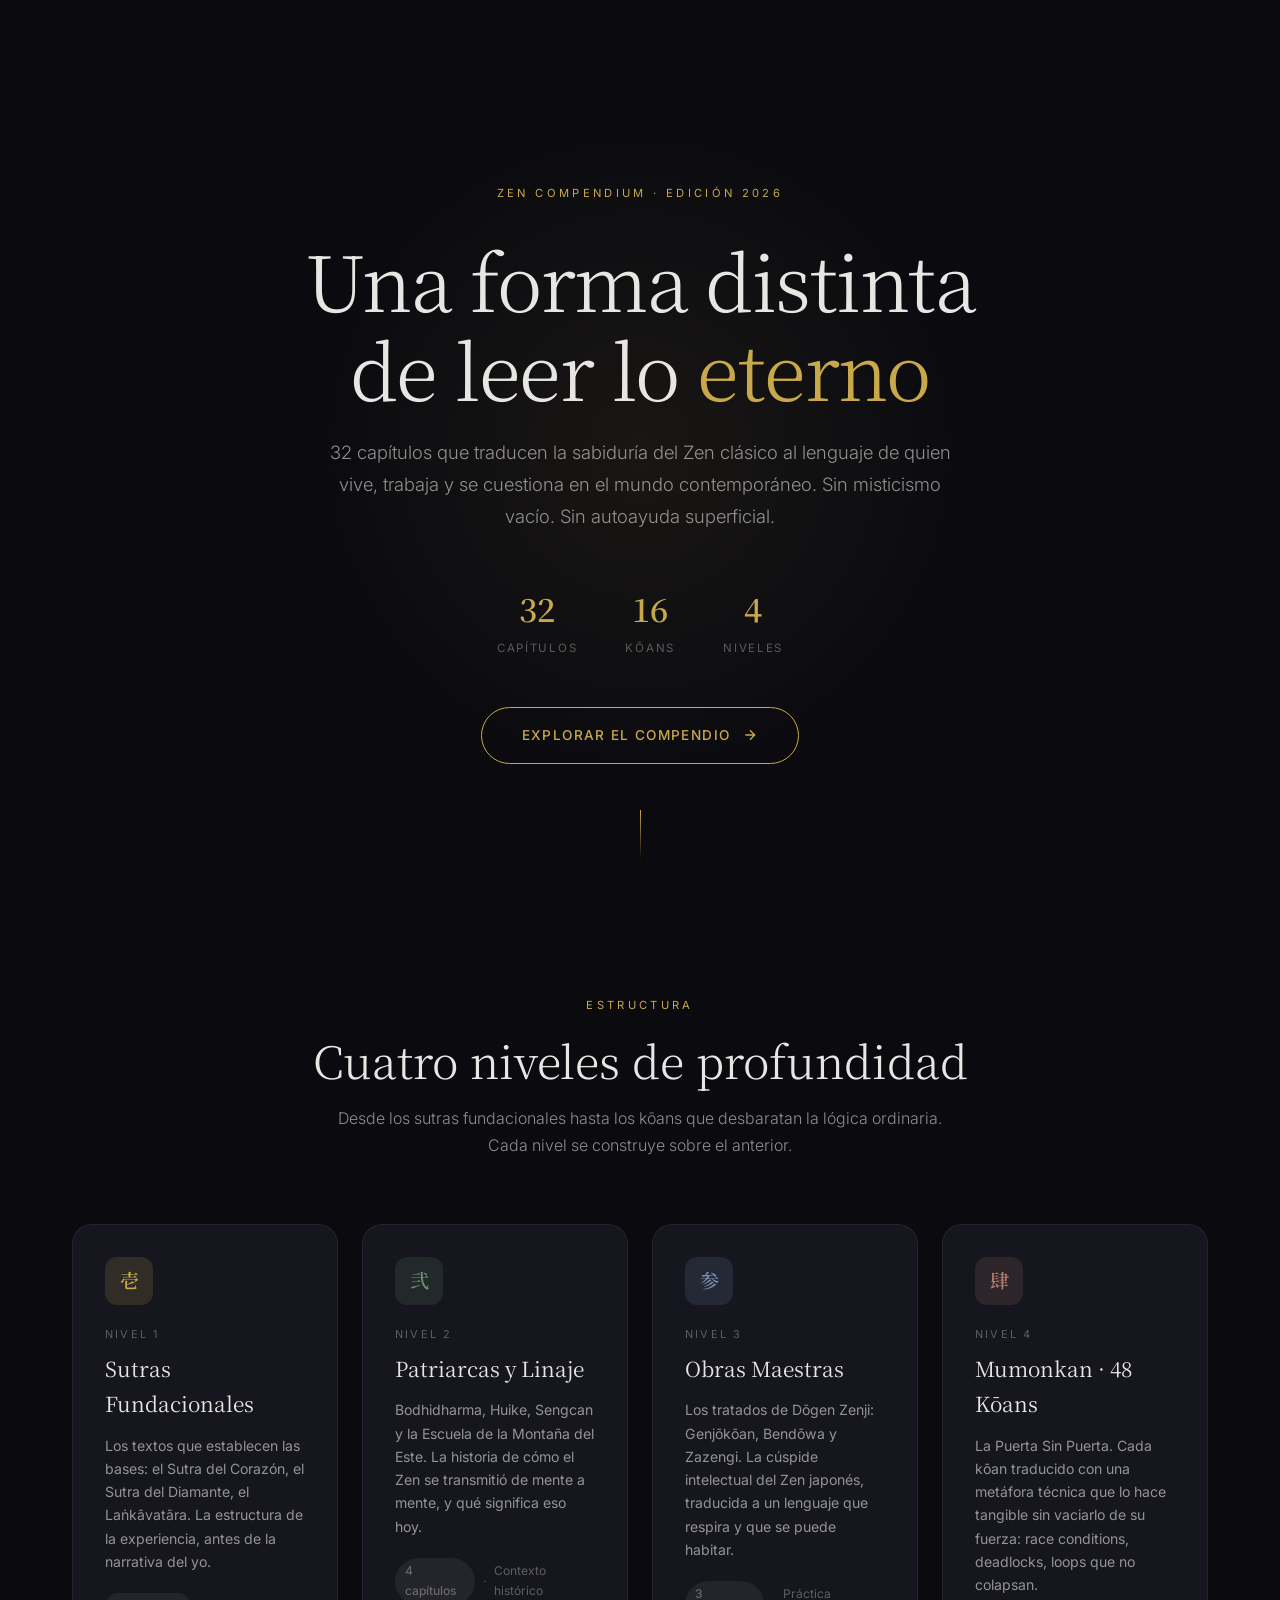
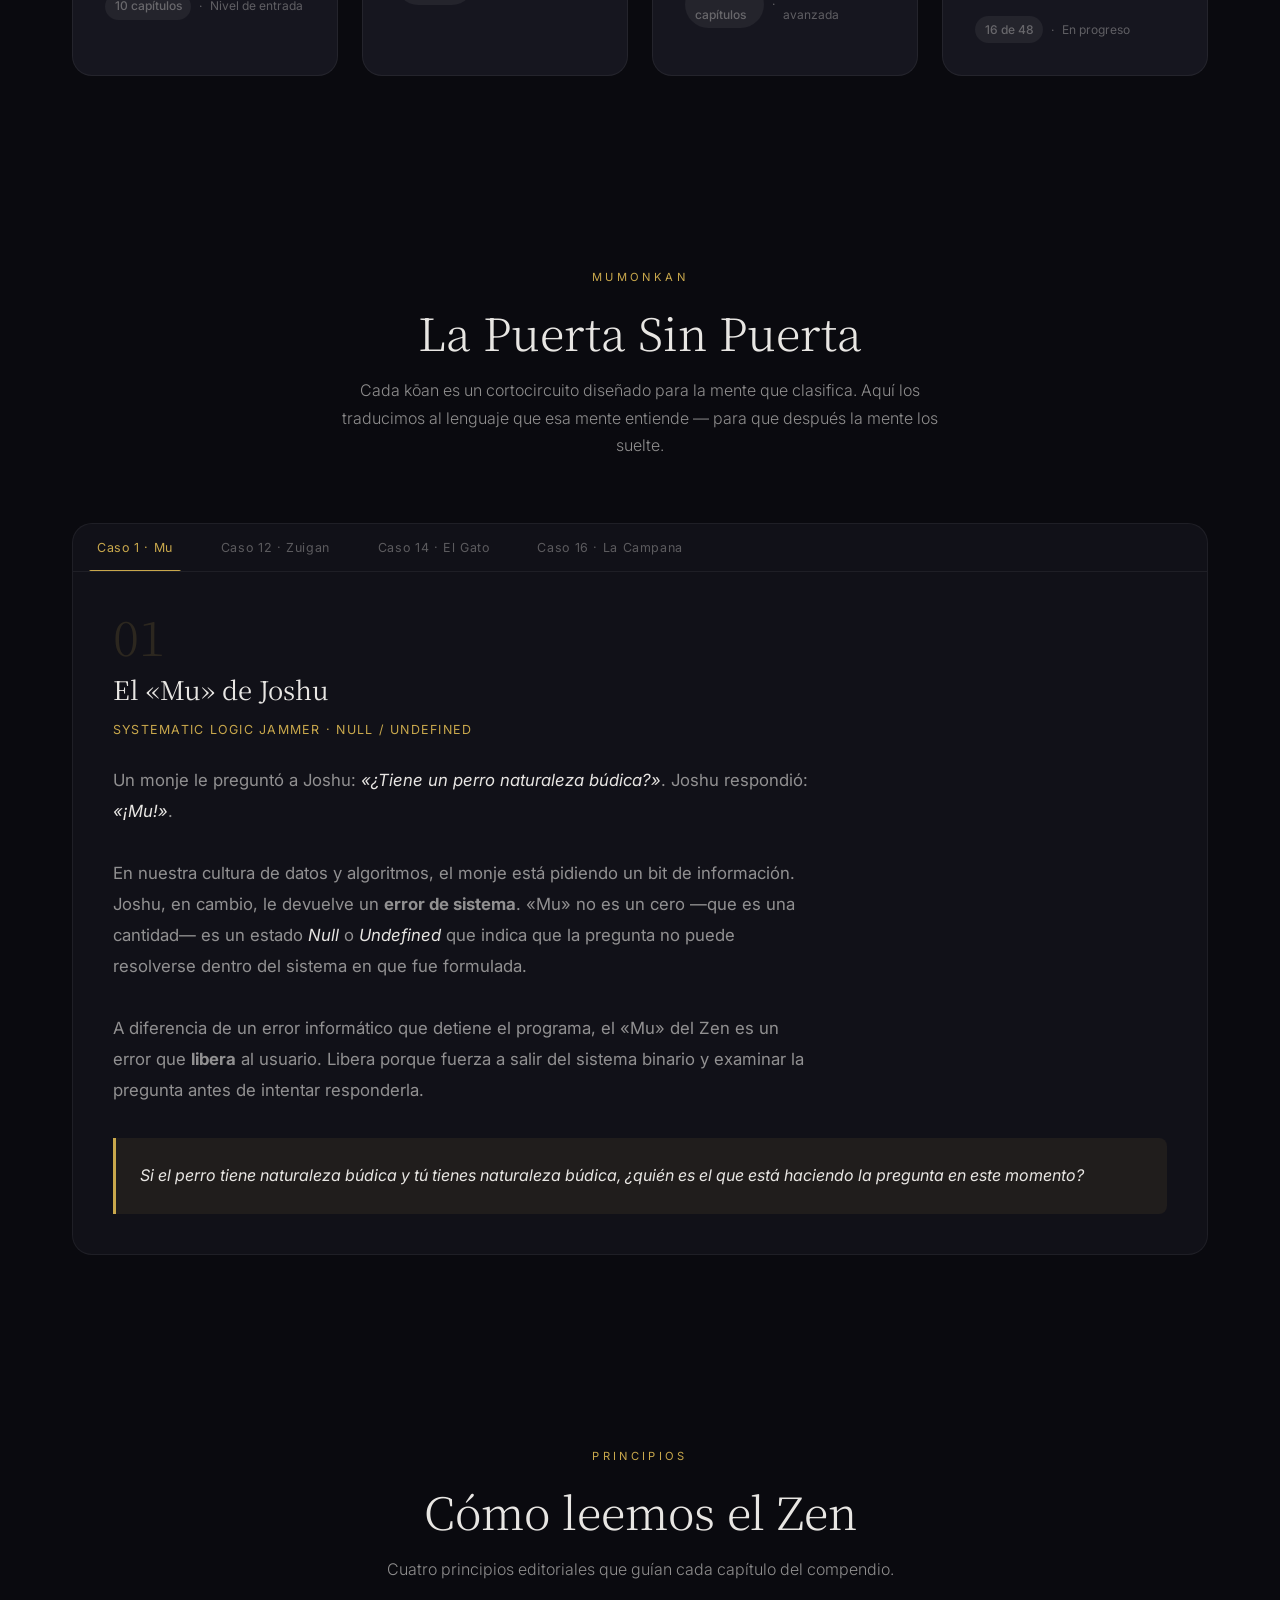
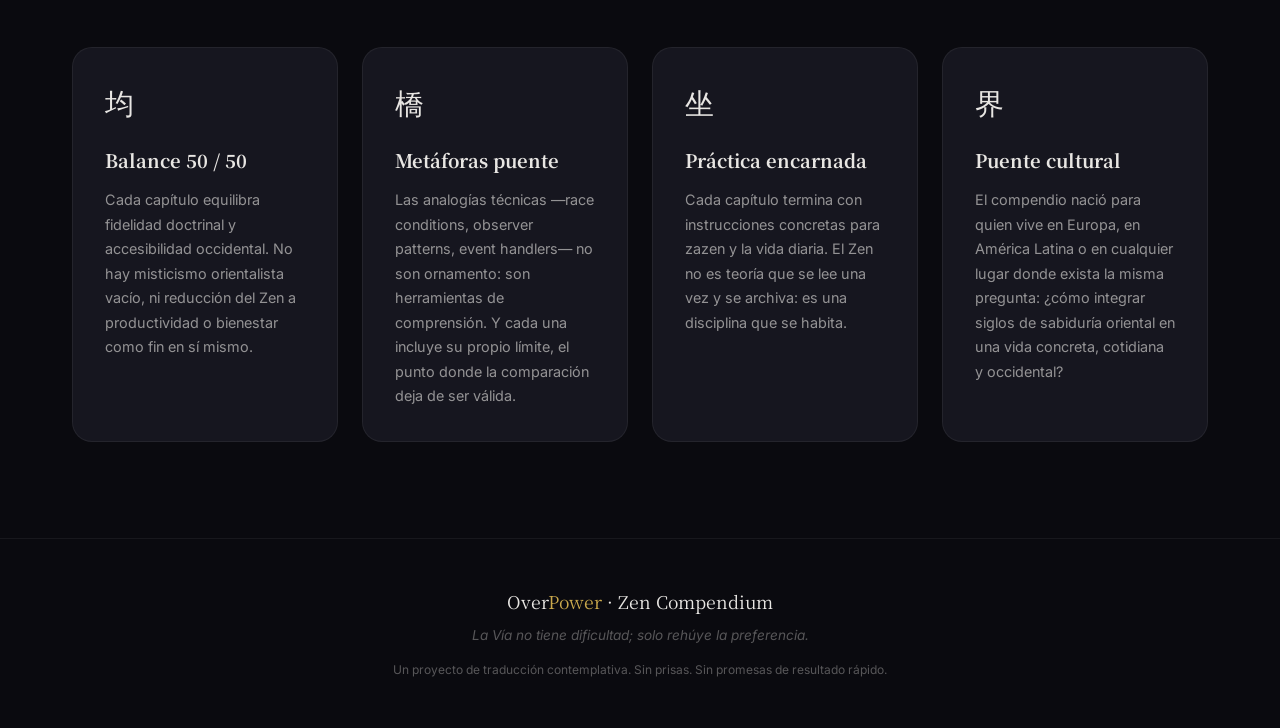
==== web/index.html @ 68398032 "Initial commit: 64 chapters and web platform" ====
<!DOCTYPE html>
<html lang="es">
<head>
    <meta charset="UTF-8">
    <meta name="viewport" content="width=device-width, initial-scale=1.0">
    <meta name="description" content="OverPower — 32 capítulos que traducen la sabiduría del Zen clásico al lenguaje de quien vive, trabaja y se cuestiona en el mundo contemporáneo.">
    <title>OverPower · Compendio Zen</title>

    <link rel="preconnect" href="https://fonts.googleapis.com">
    <link rel="preconnect" href="https://fonts.gstatic.com" crossorigin>

    <link rel="stylesheet" href="css/tokens.css">
    <link rel="stylesheet" href="css/landing.css">
    <link rel="stylesheet" href="css/search.css">
</head>
<body>

    <!-- NAV (slides in after scroll) -->
    <nav class="nav nav-landing" id="nav" aria-label="Navegación principal">
        <a href="index.html" class="nav-logo">Over<em>Power</em></a>
        <ul class="nav-links">
            <li class="nav-hide-mobile"><a href="#niveles">Niveles</a></li>
            <li class="nav-hide-mobile"><a href="#koans">Kōans</a></li>
            <li class="nav-hide-mobile"><a href="#metodo">Método</a></li>
            <li class="nav-hide-mobile">
                <button class="nav-search-btn" id="searchTrigger" aria-label="Buscar (Ctrl+K)">
                    <svg width="14" height="14" viewBox="0 0 24 24" fill="none" stroke="currentColor" stroke-width="2" aria-hidden="true">
                        <circle cx="11" cy="11" r="8"/><path d="M21 21l-4.35-4.35"/>
                    </svg>
                    Buscar <span class="srch-hint">⌘K</span>
                </button>
            </li>
            <li class="nav-hide-mobile"><a href="glosario.html">Glosario</a></li>
            <li class="nav-hide-mobile"><a href="practica.html">Práctica</a></li>
            <li class="nav-hide-mobile"><a href="progreso.html">Progreso</a></li>
            <li><a href="explorar.html" class="nav-cta">Explorar</a></li>
        </ul>
    </nav>

    <!-- ═══════ HERO ═══════ -->
    <section class="hero" aria-labelledby="hero-title">
        <p class="hero-eyebrow">Zen Compendium · Edición 2026</p>

        <h1 class="hero-title" id="hero-title">
            Una forma distinta<br>de leer lo <em>eterno</em>
        </h1>

        <p class="hero-subtitle">
            32 capítulos que traducen la sabiduría del Zen clásico al lenguaje de quien vive, trabaja y se cuestiona en el mundo contemporáneo. Sin misticismo vacío. Sin autoayuda superficial.
        </p>

        <div class="hero-stats" role="list" aria-label="Estadísticas del compendio">
            <div class="hero-stat" role="listitem">
                <div class="hero-stat-number">32</div>
                <div class="hero-stat-label">Capítulos</div>
            </div>
            <div class="hero-stat" role="listitem">
                <div class="hero-stat-number">16</div>
                <div class="hero-stat-label">Kōans</div>
            </div>
            <div class="hero-stat" role="listitem">
                <div class="hero-stat-number">4</div>
                <div class="hero-stat-label">Niveles</div>
            </div>
        </div>

        <a href="explorar.html" class="hero-cta" id="hero-cta-btn">
            Explorar el compendio
            <svg viewBox="0 0 24 24" fill="none" stroke="currentColor" stroke-width="2" aria-hidden="true">
                <path d="M5 12h14M12 5l7 7-7 7"/>
            </svg>
        </a>

        <div class="hero-scroll" aria-hidden="true"><span></span></div>
    </section>

    <!-- ═══════ NIVELES ═══════ -->
    <section class="section" id="niveles" aria-labelledby="niveles-title">
        <div class="section-header reveal">
            <p class="section-tag">Estructura</p>
            <h2 class="section-title" id="niveles-title">Cuatro niveles de profundidad</h2>
            <p class="section-desc">Desde los sutras fundacionales hasta los kōans que desbaratan la lógica ordinaria. Cada nivel se construye sobre el anterior.</p>
        </div>

        <div class="levels-grid">

            <a href="explorar.html?level=1" class="level-card reveal" data-accent="gold" aria-label="Nivel 1: Sutras Fundacionales">
                <div class="level-icon" aria-hidden="true">壱</div>
                <p class="level-label">Nivel 1</p>
                <h3 class="level-name">Sutras Fundacionales</h3>
                <p class="level-desc">Los textos que establecen las bases: el Sutra del Corazón, el Sutra del Diamante, el Laṅkāvatāra. La estructura de la experiencia, antes de la narrativa del yo.</p>
                <div class="level-meta">
                    <span class="level-count">10 capítulos</span>
                    <span aria-hidden="true">·</span>
                    <span>Nivel de entrada</span>
                </div>
                <svg class="level-card-arrow" width="18" height="18" viewBox="0 0 24 24" fill="none" stroke="currentColor" stroke-width="2" aria-hidden="true">
                    <path d="M5 12h14M12 5l7 7-7 7"/>
                </svg>
            </a>

            <a href="explorar.html?level=2" class="level-card reveal" data-accent="sage" aria-label="Nivel 2: Patriarcas y Linaje">
                <div class="level-icon" aria-hidden="true">弐</div>
                <p class="level-label">Nivel 2</p>
                <h3 class="level-name">Patriarcas y Linaje</h3>
                <p class="level-desc">Bodhidharma, Huike, Sengcan y la Escuela de la Montaña del Este. La historia de cómo el Zen se transmitió de mente a mente, y qué significa eso hoy.</p>
                <div class="level-meta">
                    <span class="level-count">4 capítulos</span>
                    <span aria-hidden="true">·</span>
                    <span>Contexto histórico</span>
                </div>
                <svg class="level-card-arrow" width="18" height="18" viewBox="0 0 24 24" fill="none" stroke="currentColor" stroke-width="2" aria-hidden="true">
                    <path d="M5 12h14M12 5l7 7-7 7"/>
                </svg>
            </a>

            <a href="explorar.html?level=3" class="level-card reveal" data-accent="ink" aria-label="Nivel 3: Obras Maestras de Dōgen">
                <div class="level-icon" aria-hidden="true">参</div>
                <p class="level-label">Nivel 3</p>
                <h3 class="level-name">Obras Maestras</h3>
                <p class="level-desc">Los tratados de Dōgen Zenji: Genjōkōan, Bendōwa y Zazengi. La cúspide intelectual del Zen japonés, traducida a un lenguaje que respira y que se puede habitar.</p>
                <div class="level-meta">
                    <span class="level-count">3 capítulos</span>
                    <span aria-hidden="true">·</span>
                    <span>Práctica avanzada</span>
                </div>
                <svg class="level-card-arrow" width="18" height="18" viewBox="0 0 24 24" fill="none" stroke="currentColor" stroke-width="2" aria-hidden="true">
                    <path d="M5 12h14M12 5l7 7-7 7"/>
                </svg>
            </a>

            <a href="explorar.html?level=4" class="level-card reveal" data-accent="ember" aria-label="Nivel 4: Mumonkan, 48 Kōans">
                <div class="level-icon" aria-hidden="true">肆</div>
                <p class="level-label">Nivel 4</p>
                <h3 class="level-name">Mumonkan · 48 Kōans</h3>
                <p class="level-desc">La Puerta Sin Puerta. Cada kōan traducido con una metáfora técnica que lo hace tangible sin vaciarlo de su fuerza: race conditions, deadlocks, loops que no colapsan.</p>
                <div class="level-meta">
                    <span class="level-count">16 de 48</span>
                    <span aria-hidden="true">·</span>
                    <span>En progreso</span>
                </div>
                <svg class="level-card-arrow" width="18" height="18" viewBox="0 0 24 24" fill="none" stroke="currentColor" stroke-width="2" aria-hidden="true">
                    <path d="M5 12h14M12 5l7 7-7 7"/>
                </svg>
            </a>

        </div>
    </section>

    <!-- ═══════ KOAN SHOWCASE ═══════ -->
    <section class="section" id="koans" aria-labelledby="koans-title">
        <div class="section-header reveal">
            <p class="section-tag">Mumonkan</p>
            <h2 class="section-title" id="koans-title">La Puerta Sin Puerta</h2>
            <p class="section-desc">Cada kōan es un cortocircuito diseñado para la mente que clasifica. Aquí los traducimos al lenguaje que esa mente entiende — para que después la mente los suelte.</p>
        </div>

        <div class="koan-showcase reveal">
            <div class="koan-tabs" id="koanTabs" role="tablist" aria-label="Seleccionar kōan">
                <button class="koan-tab active" data-koan="0" role="tab" aria-selected="true" aria-controls="koan-0">Caso 1 · Mu</button>
                <button class="koan-tab" data-koan="1" role="tab" aria-selected="false" aria-controls="koan-1">Caso 12 · Zuigan</button>
                <button class="koan-tab" data-koan="2" role="tab" aria-selected="false" aria-controls="koan-2">Caso 14 · El Gato</button>
                <button class="koan-tab" data-koan="3" role="tab" aria-selected="false" aria-controls="koan-3">Caso 16 · La Campana</button>
            </div>

            <div class="koan-content active" data-koan="0" id="koan-0" role="tabpanel">
                <div class="koan-number" aria-hidden="true">01</div>
                <h3 class="koan-title">El «Mu» de Joshu</h3>
                <p class="koan-metaphor">Systematic Logic Jammer · Null / Undefined</p>
                <div class="koan-text">
                    <p>Un monje le preguntó a Joshu: <em>«¿Tiene un perro naturaleza búdica?»</em>. Joshu respondió: <em>«¡Mu!»</em>.</p>
                    <br>
                    <p>En nuestra cultura de datos y algoritmos, el monje está pidiendo un bit de información. Joshu, en cambio, le devuelve un <strong>error de sistema</strong>. «Mu» no es un cero —que es una cantidad— es un estado <em>Null</em> o <em>Undefined</em> que indica que la pregunta no puede resolverse dentro del sistema en que fue formulada.</p>
                    <br>
                    <p>A diferencia de un error informático que detiene el programa, el «Mu» del Zen es un error que <strong>libera</strong> al usuario. Libera porque fuerza a salir del sistema binario y examinar la pregunta antes de intentar responderla.</p>
                </div>
                <div class="koan-question">Si el perro tiene naturaleza búdica y tú tienes naturaleza búdica, ¿quién es el que está haciendo la pregunta en este momento?</div>
            </div>

            <div class="koan-content" data-koan="1" id="koan-1" role="tabpanel">
                <div class="koan-number" aria-hidden="true">12</div>
                <h3 class="koan-title">Zuigan llama a su propio amo</h3>
                <p class="koan-metaphor">Self-referential Loop · Observer Pattern</p>
                <div class="koan-text">
                    <p>Cada mañana, el maestro Zuigan se sentaba y se llamaba a sí mismo: <em>«¡Amo!»</em>. Y respondía: <em>«¡Sí!»</em>. Luego añadía: <em>«¿Estás despierto?»</em>. Y respondía: <em>«¡Sí, sí!»</em>.</p>
                    <br>
                    <p>En arquitectura de software existe el <strong>Observer Pattern</strong>: un objeto se suscribe a otro para recibir notificaciones de sus cambios de estado. El problema surge cuando intentas aplicar ese patrón a un sistema que debe observarse a sí mismo. Si el observador y el sujeto son el mismo objeto, ¿quién notifica a quién?</p>
                    <br>
                    <p>Zuigan resuelve este problema de una forma que ningún compilador puede: <strong>mantiene la tensión del loop sin colapsar</strong>. Son la misma presencia vista desde dos funciones distintas.</p>
                </div>
                <div class="koan-question">Cada mañana, antes de mirar el teléfono, antes del primer pensamiento sobre el día, hay un instante en que simplemente eres. ¿Quién vive en ese instante?</div>
            </div>

            <div class="koan-content" data-koan="2" id="koan-2" role="tabpanel">
                <div class="koan-number" aria-hidden="true">14</div>
                <h3 class="koan-title">Nansen corta el gato</h3>
                <p class="koan-metaphor">Split-brain · Deadlock Resolution</p>
                <div class="koan-text">
                    <p>Los monjes del ala Este y los del ala Oeste disputaban por un gato. Nansen tomó el gato y declaró: <em>«Si alguno puede decir una palabra, el gato se salva»</em>. Silencio. Nansen cortó el gato.</p>
                    <br>
                    <p>En bases de datos distribuidas, el <strong>split-brain</strong> ocurre cuando una red se divide y los dos segmentos continúan operando como si fueran el sistema completo. Nansen ejecuta la única operación disponible cuando el consenso falla: <strong>forzar el cierre del recurso en disputa</strong>.</p>
                    <br>
                    <p>Más tarde, Joshu se puso la sandalia en la cabeza. Nansen dijo: <em>«Si hubieras estado ahí, el gato se habría salvado»</em>. La sandalia es la respuesta que existe <strong>fuera del plano donde se define el conflicto</strong>.</p>
                </div>
                <div class="koan-question">¿Puedes encontrar el gesto que no le pertenece a ninguna de las dos partes en conflicto? ¿La sandalia que se puede poner en la cabeza?</div>
            </div>

            <div class="koan-content" data-koan="3" id="koan-3" role="tabpanel">
                <div class="koan-number" aria-hidden="true">16</div>
                <h3 class="koan-title">Yunmen y la campana</h3>
                <p class="koan-metaphor">Automated Event Handler · Cron Job sin auditoría</p>
                <div class="koan-text">
                    <p>Yunmen dijo: <em>«El mundo es vasto y amplio. ¿Por qué te pones el kesa de siete paneles al oír la campana?»</em></p>
                    <br>
                    <p>En arquitectura event-driven, un <strong>event handler</strong> se ejecuta automáticamente cuando un evento es disparado. El peligro aparece cuando el handler lleva tanto tiempo funcionando que nadie recuerda por qué fue escrito. El equivalente espiritual de un proceso programado que ya nadie audita.</p>
                    <br>
                    <p>Yunmen no dice que esté mal responder a la campana. Dice: <em>el mundo es vasto y amplio</em>. ¿Respondes desde la totalidad de tu ser o desde un <strong>script</strong> que olvidó su propósito?</p>
                </div>
                <div class="koan-question">Mañana por la mañana sonará tu primera alarma del día. ¿Qué parte de ti responde a esa alarma? ¿Es la misma parte que ve la vastedad del día que comienza?</div>
            </div>
        </div>
    </section>

    <!-- ═══════ MÉTODO ═══════ -->
    <section class="section" id="metodo" aria-labelledby="metodo-title">
        <div class="section-header reveal">
            <p class="section-tag">Principios</p>
            <h2 class="section-title" id="metodo-title">Cómo leemos el Zen</h2>
            <p class="section-desc">Cuatro principios editoriales que guían cada capítulo del compendio.</p>
        </div>

        <div class="method-grid">
            <div class="method-card reveal">
                <div class="method-icon" aria-hidden="true">均</div>
                <h3 class="method-title">Balance 50 / 50</h3>
                <p class="method-text">Cada capítulo equilibra fidelidad doctrinal y accesibilidad occidental. No hay misticismo orientalista vacío, ni reducción del Zen a productividad o bienestar como fin en sí mismo.</p>
            </div>

            <div class="method-card reveal">
                <div class="method-icon" aria-hidden="true">橋</div>
                <h3 class="method-title">Metáforas puente</h3>
                <p class="method-text">Las analogías técnicas —race conditions, observer patterns, event handlers— no son ornamento: son herramientas de comprensión. Y cada una incluye su propio límite, el punto donde la comparación deja de ser válida.</p>
            </div>

            <div class="method-card reveal">
                <div class="method-icon" aria-hidden="true">坐</div>
                <h3 class="method-title">Práctica encarnada</h3>
                <p class="method-text">Cada capítulo termina con instrucciones concretas para zazen y la vida diaria. El Zen no es teoría que se lee una vez y se archiva: es una disciplina que se habita.</p>
            </div>

            <div class="method-card reveal">
                <div class="method-icon" aria-hidden="true">界</div>
                <h3 class="method-title">Puente cultural</h3>
                <p class="method-text">El compendio nació para quien vive en Europa, en América Latina o en cualquier lugar donde exista la misma pregunta: ¿cómo integrar siglos de sabiduría oriental en una vida concreta, cotidiana y occidental?</p>
            </div>
        </div>
    </section>

    <!-- ═══════ FOOTER ═══════ -->
    <footer class="footer">
        <p class="footer-logo">Over<em>Power</em> · Zen Compendium</p>
        <p class="footer-quote" id="footerQuote" aria-live="polite"></p>
        <p class="footer-text">Un proyecto de traducción contemplativa. Sin prisas. Sin promesas de resultado rápido.</p>
    </footer>

    <script src="js/data.js"></script>
    <script src="js/search.js"></script>
    <script src="js/landing.js"></script>
</body>
</html>
---- web/css/tokens.css ----
/* ═══════════════════════════════════════
   OVERPOWER · DESIGN TOKENS
   Design system shared across all pages
═══════════════════════════════════════ */

@import url('https://fonts.googleapis.com/css2?family=Inter:wght@300;400;500;600;700&family=Noto+Serif+JP:wght@300;400;600&display=swap');

:root {
    /* Backgrounds */
    --bg-deep:          #0a0a0f;
    --bg-surface:       #111118;
    --bg-card:          #16161f;
    --bg-card-hover:    #1c1c28;
    --bg-overlay:       rgba(10, 10, 15, 0.96);

    /* Borders */
    --border-subtle:    rgba(255, 255, 255, 0.06);
    --border-accent:    rgba(255, 255, 255, 0.12);

    /* Text */
    --text-primary:     #e8e6e3;
    --text-secondary:   rgba(232, 230, 227, 0.60);
    --text-tertiary:    rgba(232, 230, 227, 0.35);

    /* Accent — Gold (Nivel 1) */
    --accent-gold:      #c9a84c;
    --accent-gold-dim:  rgba(201, 168, 76, 0.15);
    --accent-gold-glow: rgba(201, 168, 76, 0.08);

    /* Accent — Sage (Nivel 2) */
    --accent-sage:      #6b8f71;
    --accent-sage-dim:  rgba(107, 143, 113, 0.15);

    /* Accent — Ink (Nivel 3) */
    --accent-ink:       #7b8fb2;
    --accent-ink-dim:   rgba(123, 143, 178, 0.15);

    /* Accent — Ember (Nivel 4) */
    --accent-ember:     #b27b6b;
    --accent-ember-dim: rgba(178, 123, 107, 0.15);

    /* Typography */
    --font-body:        'Inter', -apple-system, sans-serif;
    --font-display:     'Noto Serif JP', serif;

    /* Radius */
    --radius-sm:        8px;
    --radius-md:        12px;
    --radius-lg:        20px;

    /* Shadow */
    --shadow-card:      0 2px 20px rgba(0,0,0,0.3), 0 0 1px rgba(255,255,255,0.05);
    --shadow-hover:     0 8px 40px rgba(0,0,0,0.5), 0 0 1px rgba(255,255,255,0.08);

    /* Transitions */
    --transition-smooth: 0.4s cubic-bezier(0.25, 0.46, 0.45, 0.94);
    --transition-fast:   0.2s ease;
}

/* ─── RESET ─── */
*, *::before, *::after {
    margin: 0;
    padding: 0;
    box-sizing: border-box;
}

html {
    scroll-behavior: smooth;
    font-size: 16px;
}

body {
    font-family: var(--font-body);
    background: var(--bg-deep);
    color: var(--text-primary);
    line-height: 1.7;
    -webkit-font-smoothing: antialiased;
    -moz-osx-font-smoothing: grayscale;
    overflow-x: hidden;
}

/* ─── TYPOGRAPHY UTILITIES ─── */
.font-display   { font-family: var(--font-display); }
.text-gold      { color: var(--accent-gold); }
.text-secondary { color: var(--text-secondary); }
.text-tertiary  { color: var(--text-tertiary); }

.label {
    font-size: 0.70rem;
    letter-spacing: 0.25em;
    text-transform: uppercase;
    color: var(--accent-gold);
}

/* ─── ANIMATIONS ─── */
@keyframes fadeUp {
    from { opacity: 0; transform: translateY(20px); }
    to   { opacity: 1; transform: translateY(0); }
}

@keyframes fadeIn {
    from { opacity: 0; }
    to   { opacity: 1; }
}

@keyframes pulse-glow {
    0%, 100% { opacity: 0.4; transform: translate(-50%, -50%) scale(1); }
    50%       { opacity: 0.7; transform: translate(-50%, -50%) scale(1.15); }
}

/* ─── REVEAL (IntersectionObserver) ─── */
.reveal {
    opacity: 0;
    transform: translateY(30px);
    transition: opacity 0.8s ease, transform 0.8s ease;
}
.reveal.visible {
    opacity: 1;
    transform: translateY(0);
}

/* ─── SHARED SECTION WRAPPER ─── */
.section {
    max-width: 1200px;
    margin: 0 auto;
    padding: 6rem 2rem;
}

.section-header {
    text-align: center;
    margin-bottom: 4rem;
}

.section-tag {
    font-size: 0.70rem;
    letter-spacing: 0.30em;
    text-transform: uppercase;
    color: var(--accent-gold);
    margin-bottom: 1rem;
}

.section-title {
    font-family: var(--font-display);
    font-size: clamp(1.8rem, 3.5vw, 2.8rem);
    font-weight: 300;
    line-height: 1.3;
    margin-bottom: 1rem;
}

.section-desc {
    font-size: 1rem;
    color: var(--text-secondary);
    max-width: 620px;
    margin: 0 auto;
    font-weight: 300;
}

/* ─── SHARED NAV ─── */
.nav {
    position: fixed;
    top: 0; left: 0; right: 0;
    z-index: 200;
    padding: 1.25rem 2rem;
    display: flex;
    align-items: center;
    justify-content: space-between;
    background: rgba(10, 10, 15, 0.85);
    backdrop-filter: blur(24px);
    -webkit-backdrop-filter: blur(24px);
    border-bottom: 1px solid var(--border-subtle);
}

.nav-logo {
    font-family: var(--font-display);
    font-size: 1.1rem;
    font-weight: 400;
    color: var(--text-primary);
    text-decoration: none;
    letter-spacing: 0.02em;
}
.nav-logo em { font-style: normal; color: var(--accent-gold); }

.nav-links {
    display: flex;
    align-items: center;
    gap: 2rem;
    list-style: none;
}

.nav-links a, .nav-link-btn {
    font-size: 0.78rem;
    letter-spacing: 0.10em;
    text-transform: uppercase;
    color: var(--text-secondary);
    text-decoration: none;
    border: none;
    background: none;
    cursor: pointer;
    font-family: var(--font-body);
    transition: color var(--transition-fast);
    padding: 0;
}
.nav-links a:hover,
.nav-link-btn:hover { color: var(--accent-gold); }

.nav-cta {
    padding: 0.5rem 1.25rem;
    border: 1px solid var(--accent-gold);
    border-radius: 100px;
    color: var(--accent-gold) !important;
    transition: background var(--transition-fast), color var(--transition-fast) !important;
}
.nav-cta:hover {
    background: var(--accent-gold) !important;
    color: var(--bg-deep) !important;
}

/* ─── SHARED FOOTER ─── */
.footer {
    border-top: 1px solid var(--border-subtle);
    padding: 3rem 2rem;
    text-align: center;
}
.footer-logo {
    font-family: var(--font-display);
    font-size: 1.1rem;
    margin-bottom: 0.5rem;
}
.footer-logo em { font-style: normal; color: var(--accent-gold); }
.footer-quote {
    font-size: 0.85rem;
    color: var(--text-tertiary);
    font-style: italic;
    margin-bottom: 0.75rem;
    max-width: 480px;
    margin-left: auto;
    margin-right: auto;
}
.footer-text {
    font-size: 0.75rem;
    color: var(--text-tertiary);
}

/* ─── RESPONSIVE ─── */
@media (max-width: 768px) {
    .section { padding: 4rem 1.25rem; }
    .nav-links .nav-hide-mobile { display: none; }
}
---- web/css/landing.css ----
/* ═══════════════════════════════════════
   OVERPOWER · LANDING PAGE STYLES
═══════════════════════════════════════ */

/* ─── HERO ─── */
.hero {
    min-height: 100vh;
    display: flex;
    flex-direction: column;
    align-items: center;
    justify-content: center;
    text-align: center;
    padding: 2rem;
    position: relative;
    overflow: hidden;
    padding-top: 80px;
}

.hero::before {
    content: '';
    position: absolute;
    top: 50%; left: 50%;
    width: 700px; height: 700px;
    transform: translate(-50%, -50%);
    background: radial-gradient(circle, var(--accent-gold-glow) 0%, transparent 70%);
    animation: pulse-glow 8s ease-in-out infinite;
    pointer-events: none;
}

.hero-eyebrow {
    font-size: 0.70rem;
    letter-spacing: 0.30em;
    text-transform: uppercase;
    color: var(--accent-gold);
    margin-bottom: 2rem;
    opacity: 0;
    animation: fadeUp 1s 0.3s ease forwards;
}

.hero-title {
    font-family: var(--font-display);
    font-size: clamp(2.6rem, 6vw, 5rem);
    font-weight: 300;
    line-height: 1.15;
    letter-spacing: -0.02em;
    margin-bottom: 1.5rem;
    opacity: 0;
    animation: fadeUp 1s 0.5s ease forwards;
}
.hero-title em {
    font-style: normal;
    color: var(--accent-gold);
}

.hero-subtitle {
    font-size: clamp(1rem, 2vw, 1.15rem);
    color: var(--text-secondary);
    max-width: 640px;
    font-weight: 300;
    line-height: 1.75;
    margin-bottom: 3rem;
    opacity: 0;
    animation: fadeUp 1s 0.7s ease forwards;
}

/* Stats */
.hero-stats {
    display: flex;
    gap: 3rem;
    margin-bottom: 3rem;
    opacity: 0;
    animation: fadeUp 1s 0.9s ease forwards;
}

.hero-stat { text-align: center; }

.hero-stat-number {
    font-family: var(--font-display);
    font-size: 2rem;
    font-weight: 600;
    color: var(--accent-gold);
}

.hero-stat-label {
    font-size: 0.72rem;
    letter-spacing: 0.15em;
    text-transform: uppercase;
    color: var(--text-tertiary);
    margin-top: 0.25rem;
}

/* CTA */
.hero-cta {
    display: inline-flex;
    align-items: center;
    gap: 0.75rem;
    padding: 1rem 2.5rem;
    border: 1px solid var(--accent-gold);
    color: var(--accent-gold);
    font-size: 0.85rem;
    font-weight: 500;
    letter-spacing: 0.10em;
    text-transform: uppercase;
    text-decoration: none;
    border-radius: 100px;
    transition: var(--transition-smooth);
    opacity: 0;
    animation: fadeUp 1s 1.1s ease forwards;
}
.hero-cta:hover {
    background: var(--accent-gold);
    color: var(--bg-deep);
    transform: translateY(-2px);
    box-shadow: 0 8px 30px rgba(201, 168, 76, 0.2);
}
.hero-cta svg { width: 16px; height: 16px; transition: transform 0.3s; }
.hero-cta:hover svg { transform: translateX(4px); }

/* Scroll line */
.hero-scroll {
    position: absolute;
    bottom: 2.5rem; left: 50%;
    transform: translateX(-50%);
    opacity: 0;
    animation: fadeUp 1s 1.5s ease forwards;
}
.hero-scroll span {
    display: block;
    width: 1px; height: 50px;
    background: linear-gradient(to bottom, var(--accent-gold), transparent);
    margin: 0 auto;
    animation: scroll-line 2.5s ease-in-out infinite;
}
@keyframes scroll-line {
    0%   { transform: scaleY(0); transform-origin: top; }
    50%  { transform: scaleY(1); transform-origin: top; }
    51%  { transform: scaleY(1); transform-origin: bottom; }
    100% { transform: scaleY(0); transform-origin: bottom; }
}

/* ─── LEVEL CARDS ─── */
.levels-grid {
    display: grid;
    grid-template-columns: repeat(auto-fit, minmax(260px, 1fr));
    gap: 1.5rem;
}

.level-card {
    background: var(--bg-card);
    border: 1px solid var(--border-subtle);
    border-radius: var(--radius-lg);
    padding: 2rem;
    transition: var(--transition-smooth);
    cursor: pointer;
    position: relative;
    overflow: hidden;
    text-decoration: none;
    color: inherit;
}

.level-card::before {
    content: '';
    position: absolute;
    top: 0; left: 0; right: 0;
    height: 3px;
    opacity: 0;
    transition: opacity var(--transition-smooth);
}

.level-card:hover {
    background: var(--bg-card-hover);
    border-color: var(--border-accent);
    transform: translateY(-4px);
    box-shadow: var(--shadow-hover);
}
.level-card:hover::before { opacity: 1; }

.level-card[data-accent="gold"]::before  { background: var(--accent-gold); }
.level-card[data-accent="sage"]::before  { background: var(--accent-sage); }
.level-card[data-accent="ink"]::before   { background: var(--accent-ink); }
.level-card[data-accent="ember"]::before { background: var(--accent-ember); }

.level-icon {
    width: 48px; height: 48px;
    border-radius: var(--radius-md);
    display: flex; align-items: center; justify-content: center;
    font-family: var(--font-display);
    font-size: 1.2rem; font-weight: 600;
    margin-bottom: 1.25rem;
}

.level-card[data-accent="gold"]  .level-icon { background: var(--accent-gold-dim);  color: var(--accent-gold); }
.level-card[data-accent="sage"]  .level-icon { background: var(--accent-sage-dim);  color: var(--accent-sage); }
.level-card[data-accent="ink"]   .level-icon { background: var(--accent-ink-dim);   color: var(--accent-ink); }
.level-card[data-accent="ember"] .level-icon { background: var(--accent-ember-dim); color: var(--accent-ember); }

.level-label {
    font-size: 0.68rem;
    letter-spacing: 0.20em;
    text-transform: uppercase;
    color: var(--text-tertiary);
    margin-bottom: 0.5rem;
}

.level-name {
    font-family: var(--font-display);
    font-size: 1.3rem;
    font-weight: 400;
    margin-bottom: 0.75rem;
}

.level-desc {
    font-size: 0.88rem;
    color: var(--text-secondary);
    line-height: 1.65;
    margin-bottom: 1.25rem;
}

.level-meta {
    display: flex;
    align-items: center;
    gap: 0.5rem;
    font-size: 0.75rem;
    color: var(--text-tertiary);
}

.level-count {
    padding: 0.2rem 0.6rem;
    border-radius: 100px;
    background: var(--border-subtle);
    font-weight: 500;
}

.level-card-arrow {
    position: absolute;
    bottom: 1.5rem; right: 1.5rem;
    opacity: 0;
    transition: opacity 0.3s, transform 0.3s;
    color: var(--accent-gold);
}
.level-card:hover .level-card-arrow {
    opacity: 1;
    transform: translateX(4px);
}

/* ─── KOAN SHOWCASE (landing) ─── */
.koan-showcase {
    background: var(--bg-surface);
    border: 1px solid var(--border-subtle);
    border-radius: var(--radius-lg);
    overflow: hidden;
    margin-top: 2rem;
}

.koan-tabs {
    display: flex;
    border-bottom: 1px solid var(--border-subtle);
    overflow-x: auto;
    scrollbar-width: none;
}
.koan-tabs::-webkit-scrollbar { display: none; }

.koan-tab {
    padding: 1rem 1.5rem;
    font-size: 0.78rem;
    letter-spacing: 0.05em;
    color: var(--text-tertiary);
    cursor: pointer;
    border: none;
    background: none;
    white-space: nowrap;
    transition: color 0.3s;
    position: relative;
    font-family: var(--font-body);
}
.koan-tab:hover     { color: var(--text-secondary); }
.koan-tab.active    { color: var(--accent-gold); }
.koan-tab.active::after {
    content: '';
    position: absolute;
    bottom: -1px; left: 1rem; right: 1rem;
    height: 2px;
    background: var(--accent-gold);
    border-radius: 2px 2px 0 0;
}

.koan-content { display: none; padding: 2.5rem; }
.koan-content.active { display: block; }

.koan-number {
    font-family: var(--font-display);
    font-size: 3rem;
    font-weight: 300;
    color: var(--accent-gold-dim);
    line-height: 1;
    margin-bottom: 0.5rem;
}
.koan-title {
    font-family: var(--font-display);
    font-size: 1.6rem;
    font-weight: 400;
    margin-bottom: 0.5rem;
}
.koan-metaphor {
    font-size: 0.78rem;
    letter-spacing: 0.10em;
    text-transform: uppercase;
    color: var(--accent-gold);
    margin-bottom: 1.5rem;
}
.koan-text {
    font-size: 1.05rem;
    line-height: 1.85;
    color: var(--text-secondary);
    max-width: 700px;
}
.koan-text em  { color: var(--text-primary); font-style: italic; }
.koan-question {
    margin-top: 2rem;
    padding: 1.5rem;
    background: var(--accent-gold-glow);
    border-left: 3px solid var(--accent-gold);
    border-radius: 0 var(--radius-sm) var(--radius-sm) 0;
    font-size: 1rem;
    color: var(--text-primary);
    line-height: 1.7;
    font-style: italic;
}

/* ─── METHOD CARDS ─── */
.method-grid {
    display: grid;
    grid-template-columns: repeat(auto-fit, minmax(260px, 1fr));
    gap: 1.5rem;
}

.method-card {
    background: var(--bg-card);
    border: 1px solid var(--border-subtle);
    border-radius: var(--radius-lg);
    padding: 2rem;
    transition: var(--transition-smooth);
}
.method-card:hover {
    border-color: var(--border-accent);
    background: var(--bg-card-hover);
}

.method-icon {
    font-size: 1.8rem;
    margin-bottom: 1rem;
}
.method-title {
    font-family: var(--font-display);
    font-size: 1.15rem;
    margin-bottom: 0.75rem;
}
.method-text {
    font-size: 0.9rem;
    color: var(--text-secondary);
    line-height: 1.7;
}

/* ─── NAV SLIDE-IN (landing uses delayed appearance) ─── */
.nav-landing {
    transform: translateY(-100%);
    transition: transform 0.5s ease;
}
.nav-landing.visible { transform: translateY(0); }

/* ─── RESPONSIVE ─── */
@media (max-width: 768px) {
    .hero-stats   { gap: 1.5rem; }
    .koan-content { padding: 1.5rem; }
    .levels-grid  { grid-template-columns: 1fr; }
    .method-grid  { grid-template-columns: 1fr; }
}
---- web/css/search.css ----
/* ═══════════════════════════════════════
   OVERPOWER · GLOBAL SEARCH MODAL
═══════════════════════════════════════ */

/* ─── SEARCH TRIGGER BUTTON (in nav) ─── */
.nav-search-btn {
    display: flex;
    align-items: center;
    gap: 0.45rem;
    padding: 0.35rem 0.75rem;
    border: 1px solid var(--border-subtle);
    border-radius: var(--radius-sm);
    background: var(--bg-card);
    color: var(--text-tertiary);
    font-family: var(--font-body);
    font-size: 0.75rem;
    cursor: pointer;
    transition: all var(--transition-fast);
}
.nav-search-btn:hover {
    border-color: var(--border-accent);
    color: var(--text-secondary);
}
.nav-search-btn svg { flex-shrink: 0; }
.nav-search-btn .srch-hint {
    font-size: 0.65rem;
    background: var(--bg-deep);
    border: 1px solid var(--border-subtle);
    border-radius: 3px;
    padding: 0.1rem 0.35rem;
    color: var(--text-tertiary);
    margin-left: 0.2rem;
    font-family: monospace;
}
.nav-hide-mobile .srch-hint { display: none; }
@media (min-width: 700px) { .nav-hide-mobile .srch-hint { display: inline; } }

/* ─── OVERLAY ─── */
.srch-overlay {
    position: fixed;
    inset: 0;
    background: rgba(0, 0, 0, 0.75);
    backdrop-filter: blur(8px);
    -webkit-backdrop-filter: blur(8px);
    z-index: 9000;
    display: flex;
    align-items: flex-start;
    justify-content: center;
    padding: 10vh 1rem 2rem;
    opacity: 0;
    pointer-events: none;
    transition: opacity 0.18s ease;
}
.srch-overlay.open {
    opacity: 1;
    pointer-events: auto;
}

/* ─── MODAL BOX ─── */
.srch-modal {
    width: 560px;
    max-width: 100%;
    background: var(--bg-card);
    border: 1px solid var(--border-accent);
    border-radius: var(--radius-lg);
    overflow: hidden;
    box-shadow: 0 24px 80px rgba(0, 0, 0, 0.8);
    transform: translateY(-12px) scale(0.98);
    transition: transform 0.18s ease;
}
.srch-overlay.open .srch-modal {
    transform: translateY(0) scale(1);
}

/* ─── INPUT ROW ─── */
.srch-input-row {
    display: flex;
    align-items: center;
    gap: 0.75rem;
    padding: 0.9rem 1.1rem;
    border-bottom: 1px solid var(--border-subtle);
}
.srch-input-row svg {
    flex-shrink: 0;
    color: var(--text-tertiary);
    width: 18px; height: 18px;
}
.srch-input {
    flex: 1;
    background: none;
    border: none;
    outline: none;
    font-family: var(--font-body);
    font-size: 0.95rem;
    color: var(--text-primary);
}
.srch-input::placeholder { color: var(--text-tertiary); }
.srch-esc {
    font-size: 0.65rem;
    font-family: monospace;
    border: 1px solid var(--border-subtle);
    border-radius: 4px;
    padding: 0.15rem 0.45rem;
    color: var(--text-tertiary);
    background: var(--bg-deep);
    cursor: pointer;
    white-space: nowrap;
}

/* ─── RESULTS AREA ─── */
.srch-results {
    max-height: 420px;
    overflow-y: auto;
    scrollbar-width: thin;
    scrollbar-color: var(--border-accent) transparent;
}
.srch-results:empty { display: none; }

/* Hint state */
.srch-hint-state {
    padding: 2rem;
    text-align: center;
    color: var(--text-tertiary);
    font-size: 0.82rem;
    line-height: 1.7;
}

/* Empty state */
.srch-empty {
    padding: 2rem;
    text-align: center;
    color: var(--text-tertiary);
    font-size: 0.85rem;
}

/* Group label */
.srch-group-label {
    font-size: 0.62rem;
    letter-spacing: 0.20em;
    text-transform: uppercase;
    color: var(--text-tertiary);
    padding: 0.6rem 1.1rem 0.3rem;
}

/* Result item */
.srch-item {
    display: flex;
    align-items: flex-start;
    gap: 0.75rem;
    padding: 0.7rem 1.1rem;
    text-decoration: none;
    color: inherit;
    cursor: pointer;
    transition: background var(--transition-fast);
    border: none;
    width: 100%;
    text-align: left;
    background: none;
    font-family: var(--font-body);
}
.srch-item:hover,
.srch-item.srch-focused {
    background: var(--bg-card-hover);
}

.srch-item-icon {
    width: 32px; height: 32px;
    border-radius: var(--radius-sm);
    display: flex; align-items: center; justify-content: center;
    flex-shrink: 0;
    font-size: 0.75rem;
    font-weight: 600;
    font-family: var(--font-display);
}

/* Chapter item icon color by level */
.srch-item[data-level="1"] .srch-item-icon { background: var(--accent-gold-dim);  color: var(--accent-gold); }
.srch-item[data-level="2"] .srch-item-icon { background: var(--accent-sage-dim);  color: var(--accent-sage); }
.srch-item[data-level="3"] .srch-item-icon { background: var(--accent-ink-dim);   color: var(--accent-ink); }
.srch-item[data-level="4"] .srch-item-icon { background: var(--accent-ember-dim); color: var(--accent-ember); }
.srch-item.srch-glossary .srch-item-icon { background: var(--accent-gold-glow); color: var(--accent-gold); }

.srch-item-body { flex: 1; min-width: 0; }
.srch-item-title {
    font-size: 0.88rem;
    font-weight: 500;
    color: var(--text-primary);
    margin-bottom: 0.15rem;
    white-space: nowrap;
    overflow: hidden;
    text-overflow: ellipsis;
}
.srch-item-excerpt {
    font-size: 0.75rem;
    color: var(--text-tertiary);
    line-height: 1.5;
    display: -webkit-box;
    -webkit-line-clamp: 2;
    -webkit-box-orient: vertical;
    overflow: hidden;
}

mark {
    background: rgba(201, 168, 76, 0.25);
    color: var(--accent-gold);
    border-radius: 2px;
    padding: 0 2px;
}

/* Divider between groups */
.srch-divider {
    height: 1px;
    background: var(--border-subtle);
    margin: 0.25rem 0;
}

/* Footer shortcut hints */
.srch-footer {
    display: flex;
    gap: 1rem;
    padding: 0.6rem 1.1rem;
    border-top: 1px solid var(--border-subtle);
    align-items: center;
}
.srch-footer-hint {
    display: flex;
    align-items: center;
    gap: 0.35rem;
    font-size: 0.62rem;
    color: var(--text-tertiary);
}
.srch-footer-hint kbd {
    font-size: 0.60rem;
    font-family: monospace;
    border: 1px solid var(--border-subtle);
    border-radius: 3px;
    padding: 0.1rem 0.35rem;
    background: var(--bg-deep);
}
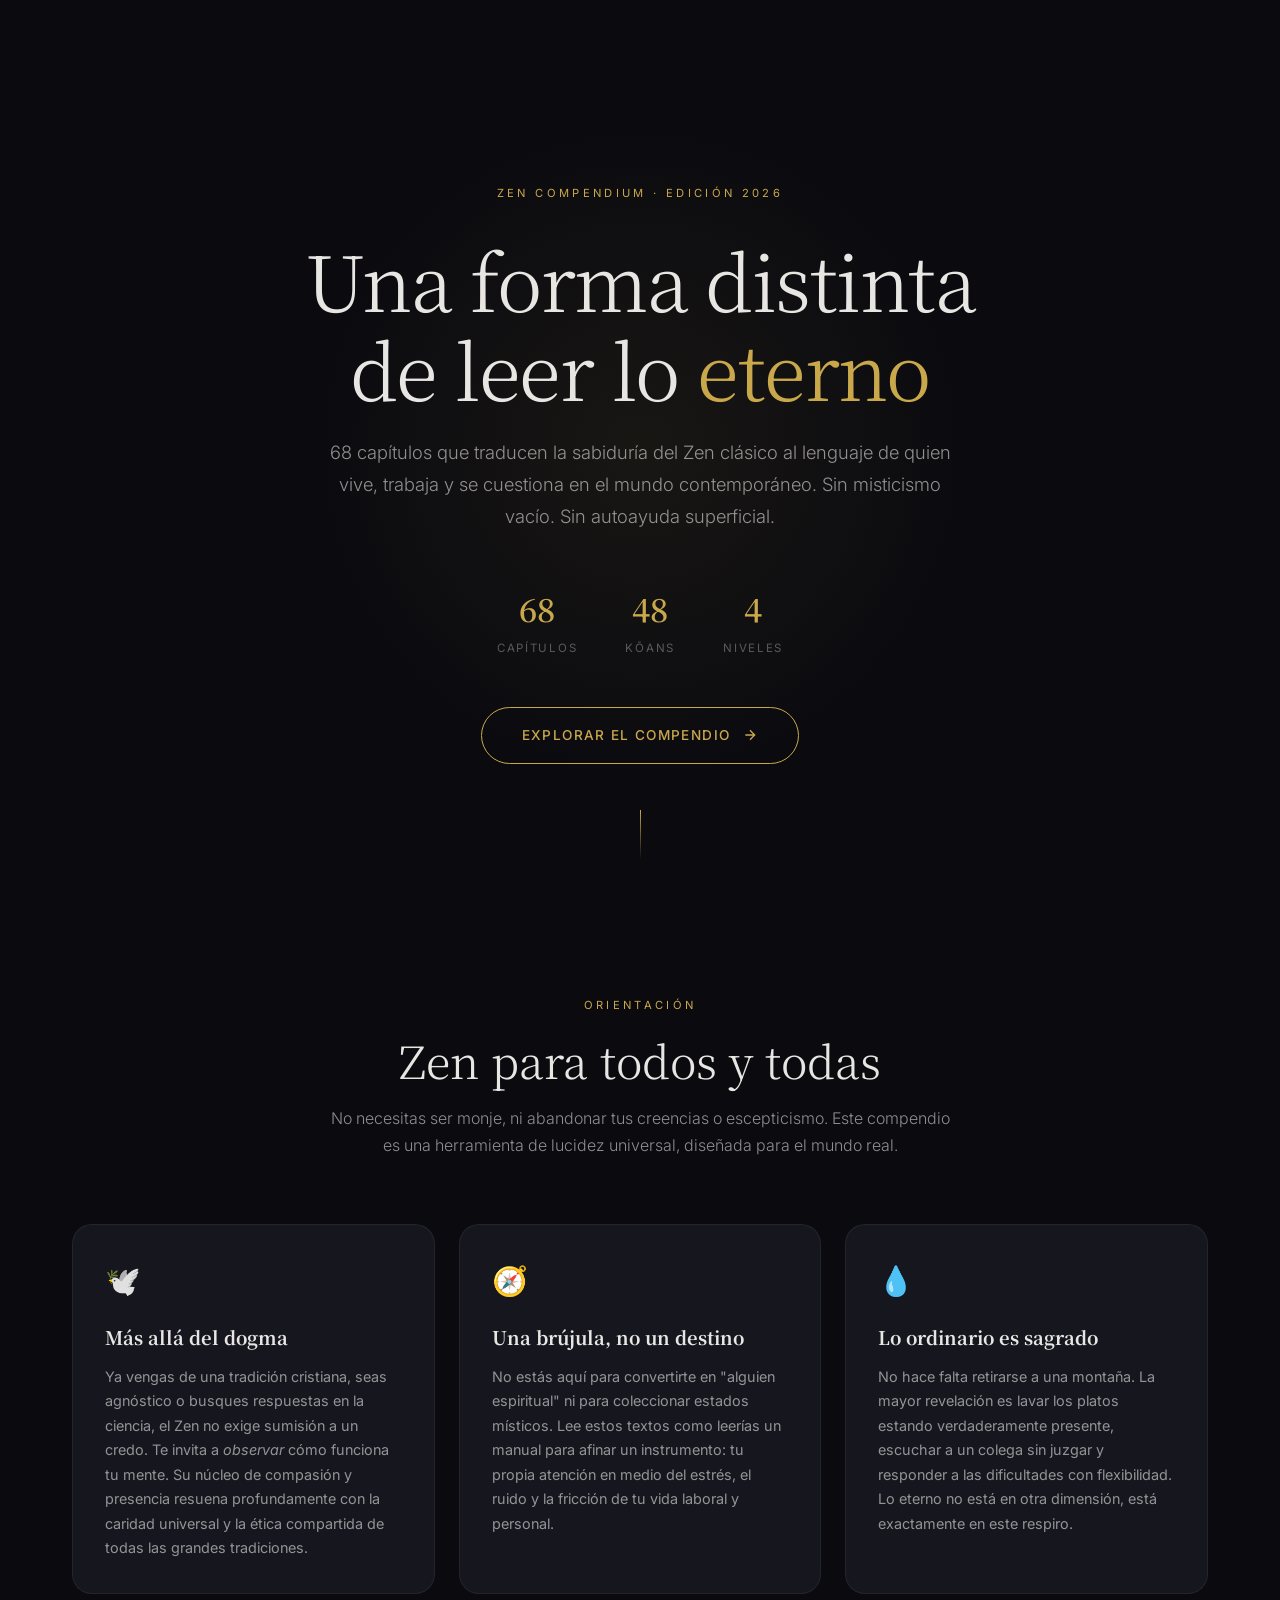
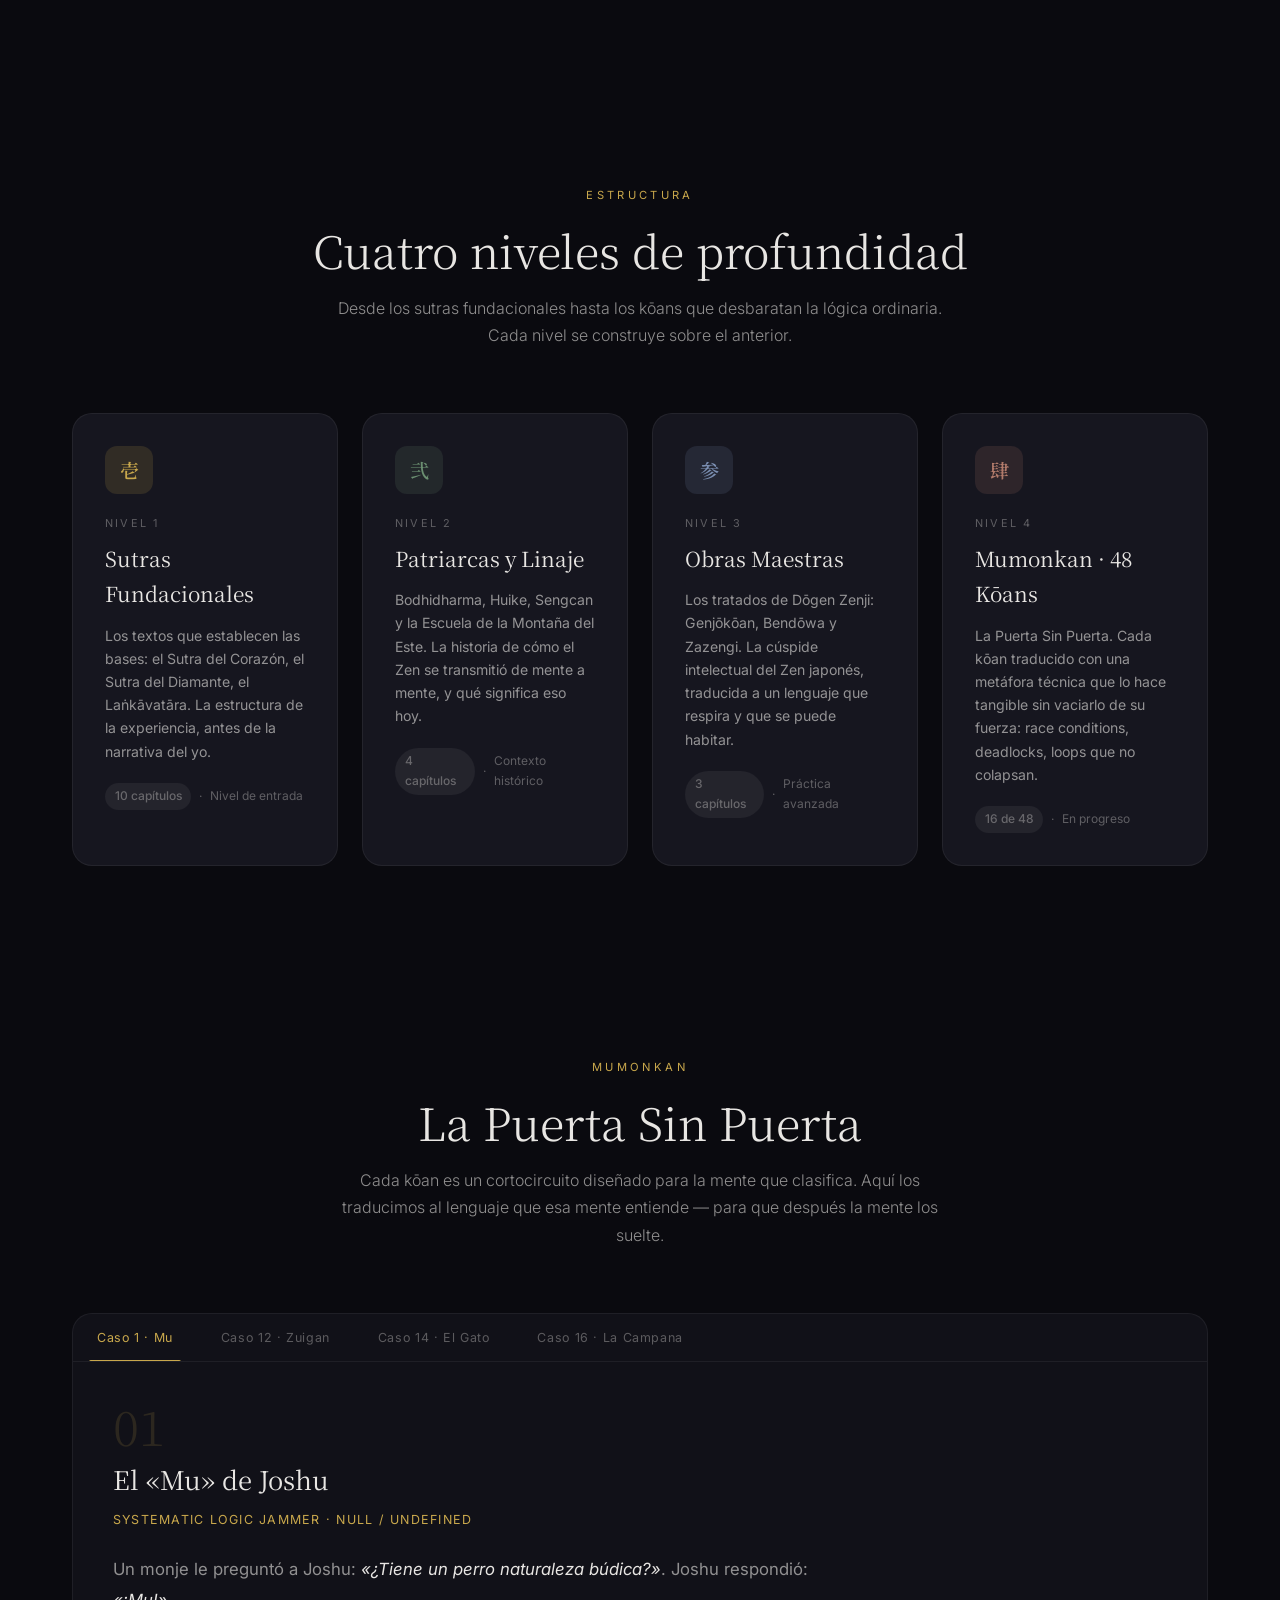
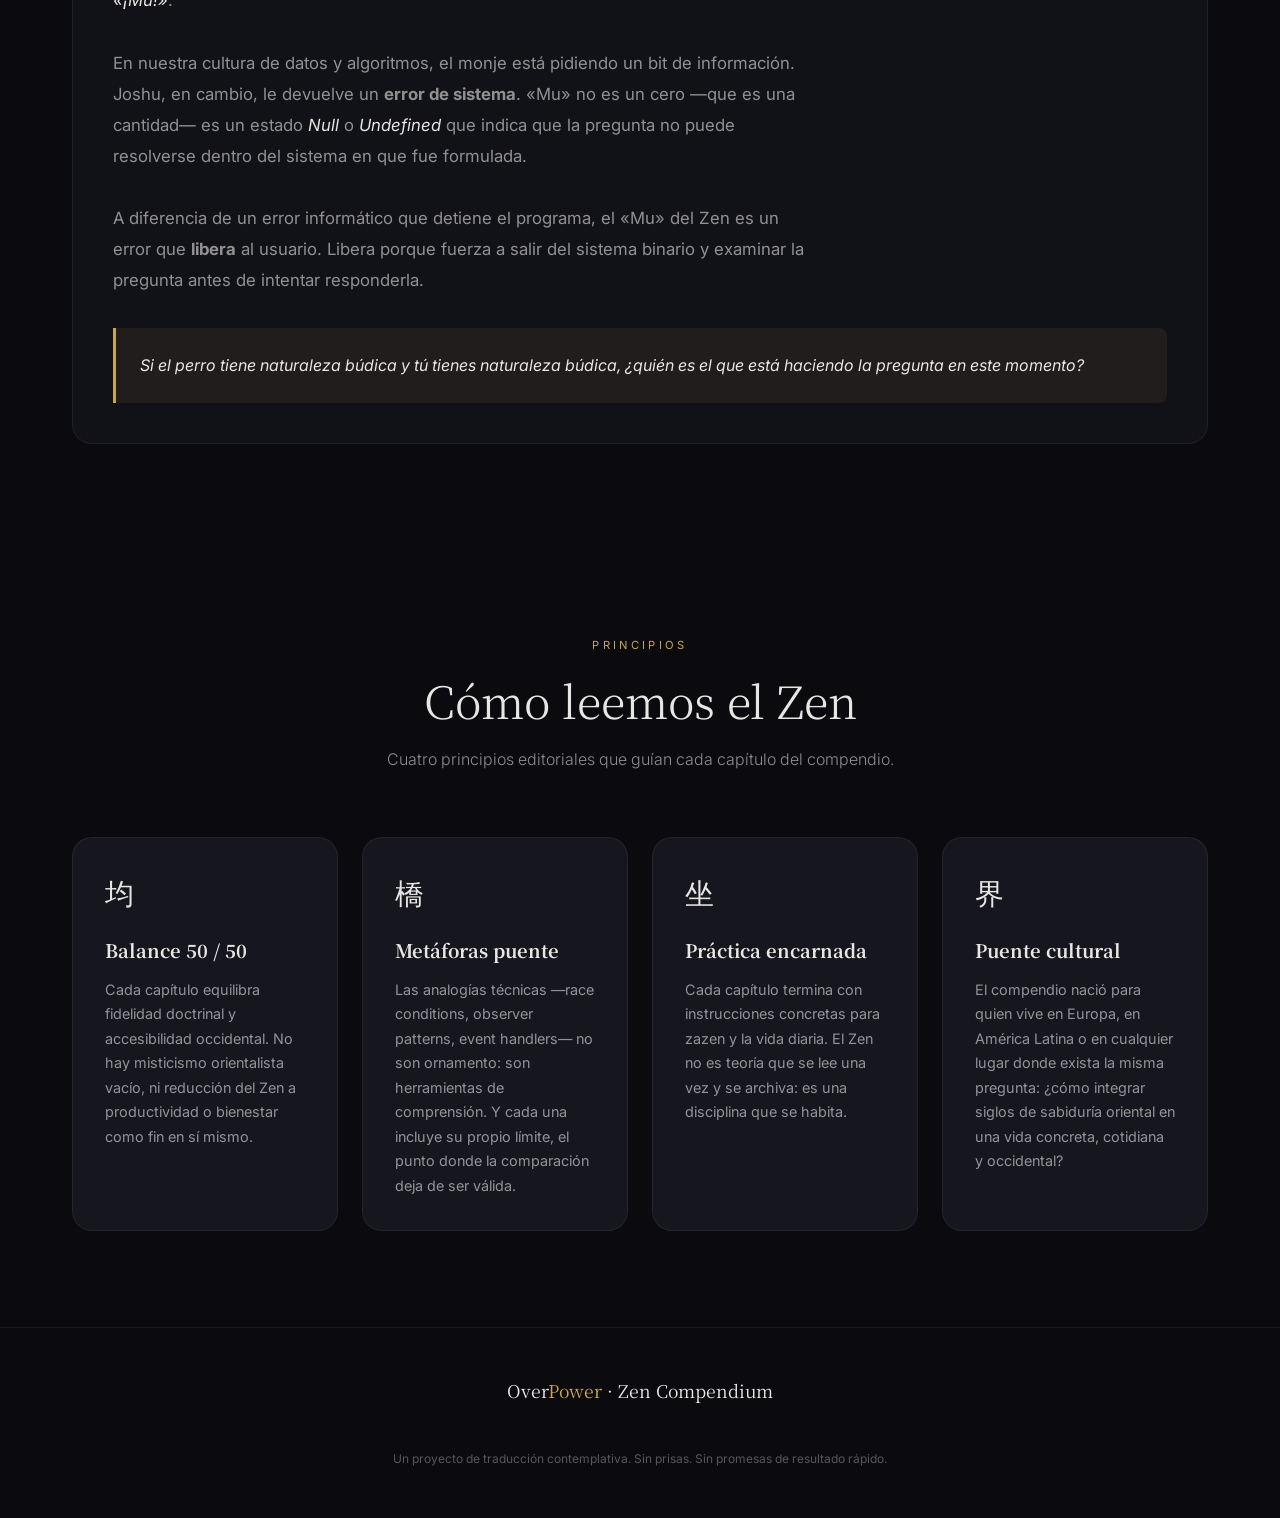
==== commit 67b2eb0a: "feat(web): add Zen orientation section to landing page and update counts" ====
--- a/web/index.html
+++ b/web/index.html
@@ -46,16 +46,16 @@
         </h1>
 
         <p class="hero-subtitle">
-            32 capítulos que traducen la sabiduría del Zen clásico al lenguaje de quien vive, trabaja y se cuestiona en el mundo contemporáneo. Sin misticismo vacío. Sin autoayuda superficial.
+            68 capítulos que traducen la sabiduría del Zen clásico al lenguaje de quien vive, trabaja y se cuestiona en el mundo contemporáneo. Sin misticismo vacío. Sin autoayuda superficial.
         </p>
 
         <div class="hero-stats" role="list" aria-label="Estadísticas del compendio">
             <div class="hero-stat" role="listitem">
-                <div class="hero-stat-number">32</div>
+                <div class="hero-stat-number">68</div>
                 <div class="hero-stat-label">Capítulos</div>
             </div>
             <div class="hero-stat" role="listitem">
-                <div class="hero-stat-number">16</div>
+                <div class="hero-stat-number">48</div>
                 <div class="hero-stat-label">Kōans</div>
             </div>
             <div class="hero-stat" role="listitem">
@@ -74,6 +74,35 @@
         <div class="hero-scroll" aria-hidden="true"><span></span></div>
     </section>
 
+    <!-- ═══════ ORIENTACIÓN ═══════ -->
+    <section class="section" id="orientacion" aria-labelledby="orientacion-title">
+        <div class="section-header reveal">
+            <p class="section-tag">Orientación</p>
+            <h2 class="section-title" id="orientacion-title">Zen para todos y todas</h2>
+            <p class="section-desc">No necesitas ser monje, ni abandonar tus creencias o escepticismo. Este compendio es una herramienta de lucidez universal, diseñada para el mundo real.</p>
+        </div>
+
+        <div class="method-grid">
+            <div class="method-card reveal">
+                <div class="method-icon" aria-hidden="true">🕊️</div>
+                <h3 class="method-title">Más allá del dogma</h3>
+                <p class="method-text">Ya vengas de una tradición cristiana, seas agnóstico o busques respuestas en la ciencia, el Zen no exige sumisión a un credo. Te invita a <em>observar</em> cómo funciona tu mente. Su núcleo de compasión y presencia resuena profundamente con la caridad universal y la ética compartida de todas las grandes tradiciones.</p>
+            </div>
+
+            <div class="method-card reveal">
+                <div class="method-icon" aria-hidden="true">🧭</div>
+                <h3 class="method-title">Una brújula, no un destino</h3>
+                <p class="method-text">No estás aquí para convertirte en "alguien espiritual" ni para coleccionar estados místicos. Lee estos textos como leerías un manual para afinar un instrumento: tu propia atención en medio del estrés, el ruido y la fricción de tu vida laboral y personal.</p>
+            </div>
+
+            <div class="method-card reveal">
+                <div class="method-icon" aria-hidden="true">💧</div>
+                <h3 class="method-title">Lo ordinario es sagrado</h3>
+                <p class="method-text">No hace falta retirarse a una montaña. La mayor revelación es lavar los platos estando verdaderamente presente, escuchar a un colega sin juzgar y responder a las dificultades con flexibilidad. Lo eterno no está en otra dimensión, está exactamente en este respiro.</p>
+            </div>
+        </div>
+    </section>
+
     <!-- ═══════ NIVELES ═══════ -->
     <section class="section" id="niveles" aria-labelledby="niveles-title">
         <div class="section-header reveal">
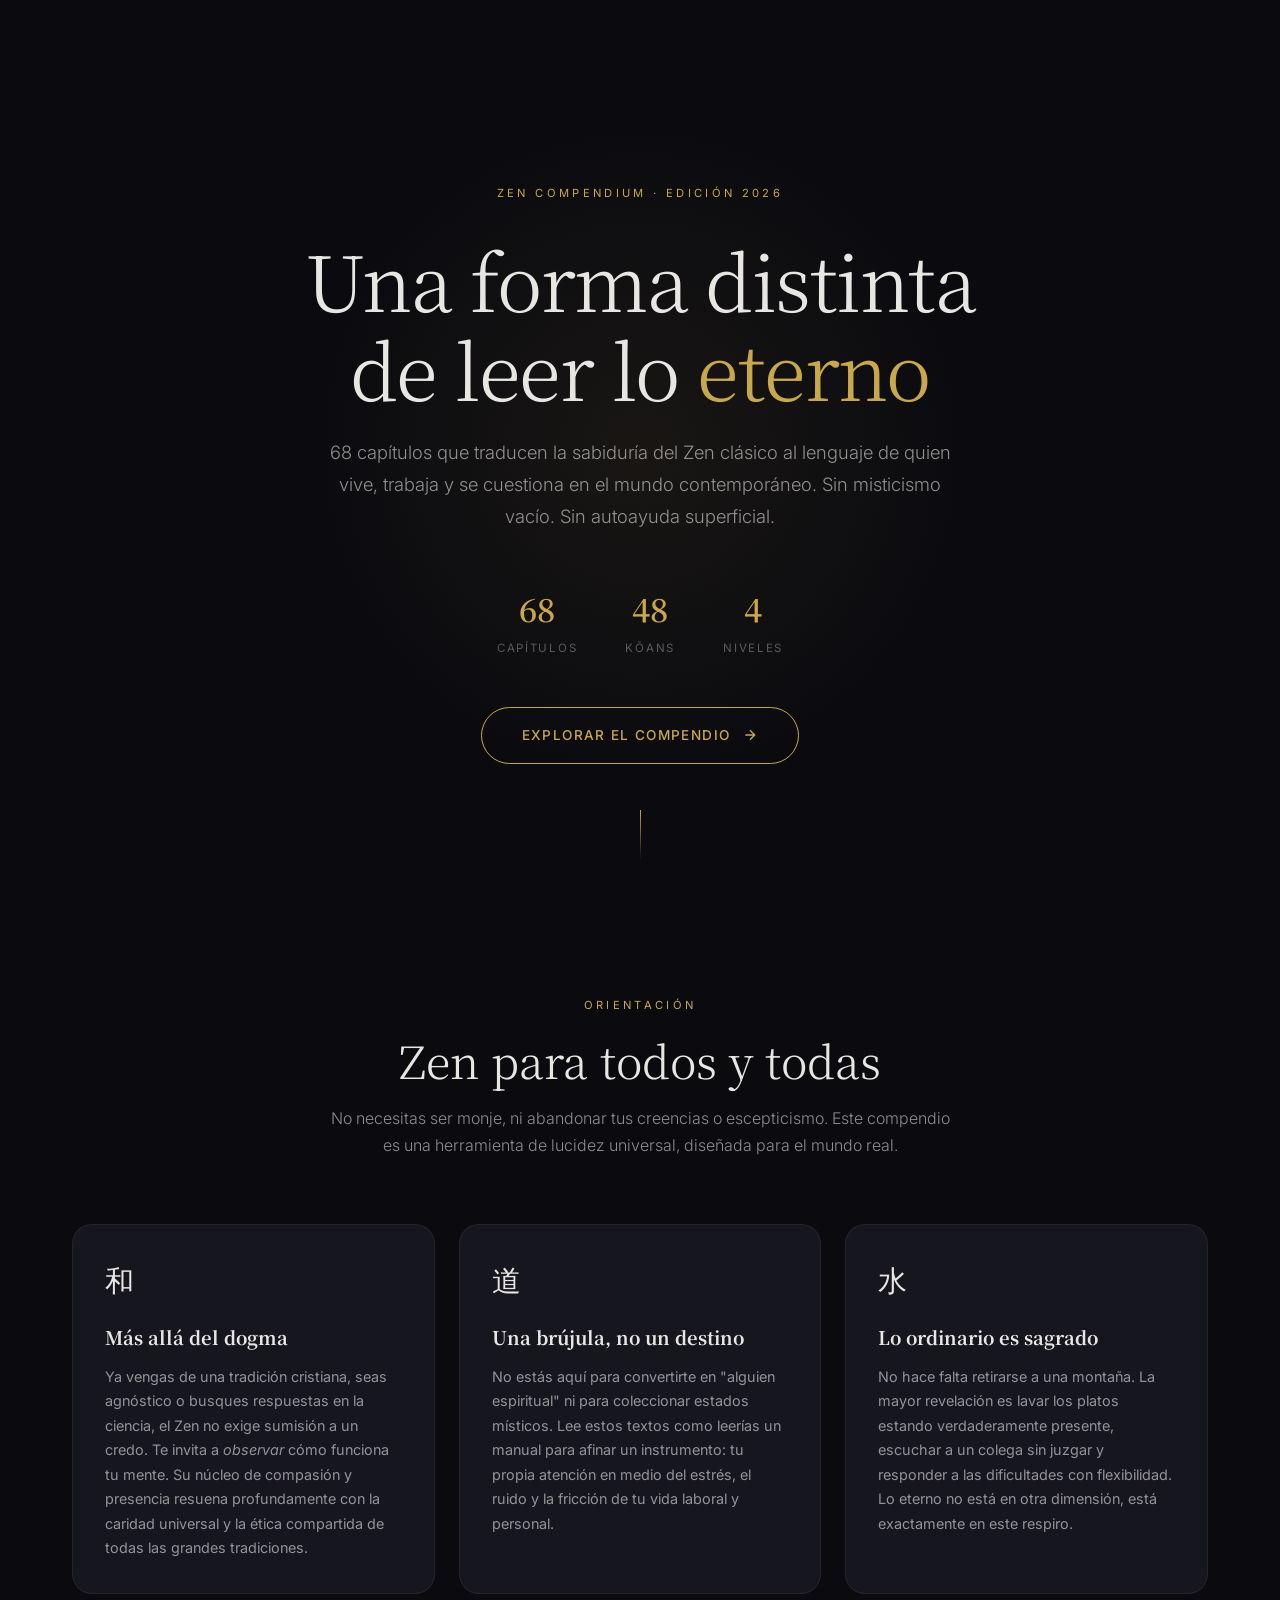
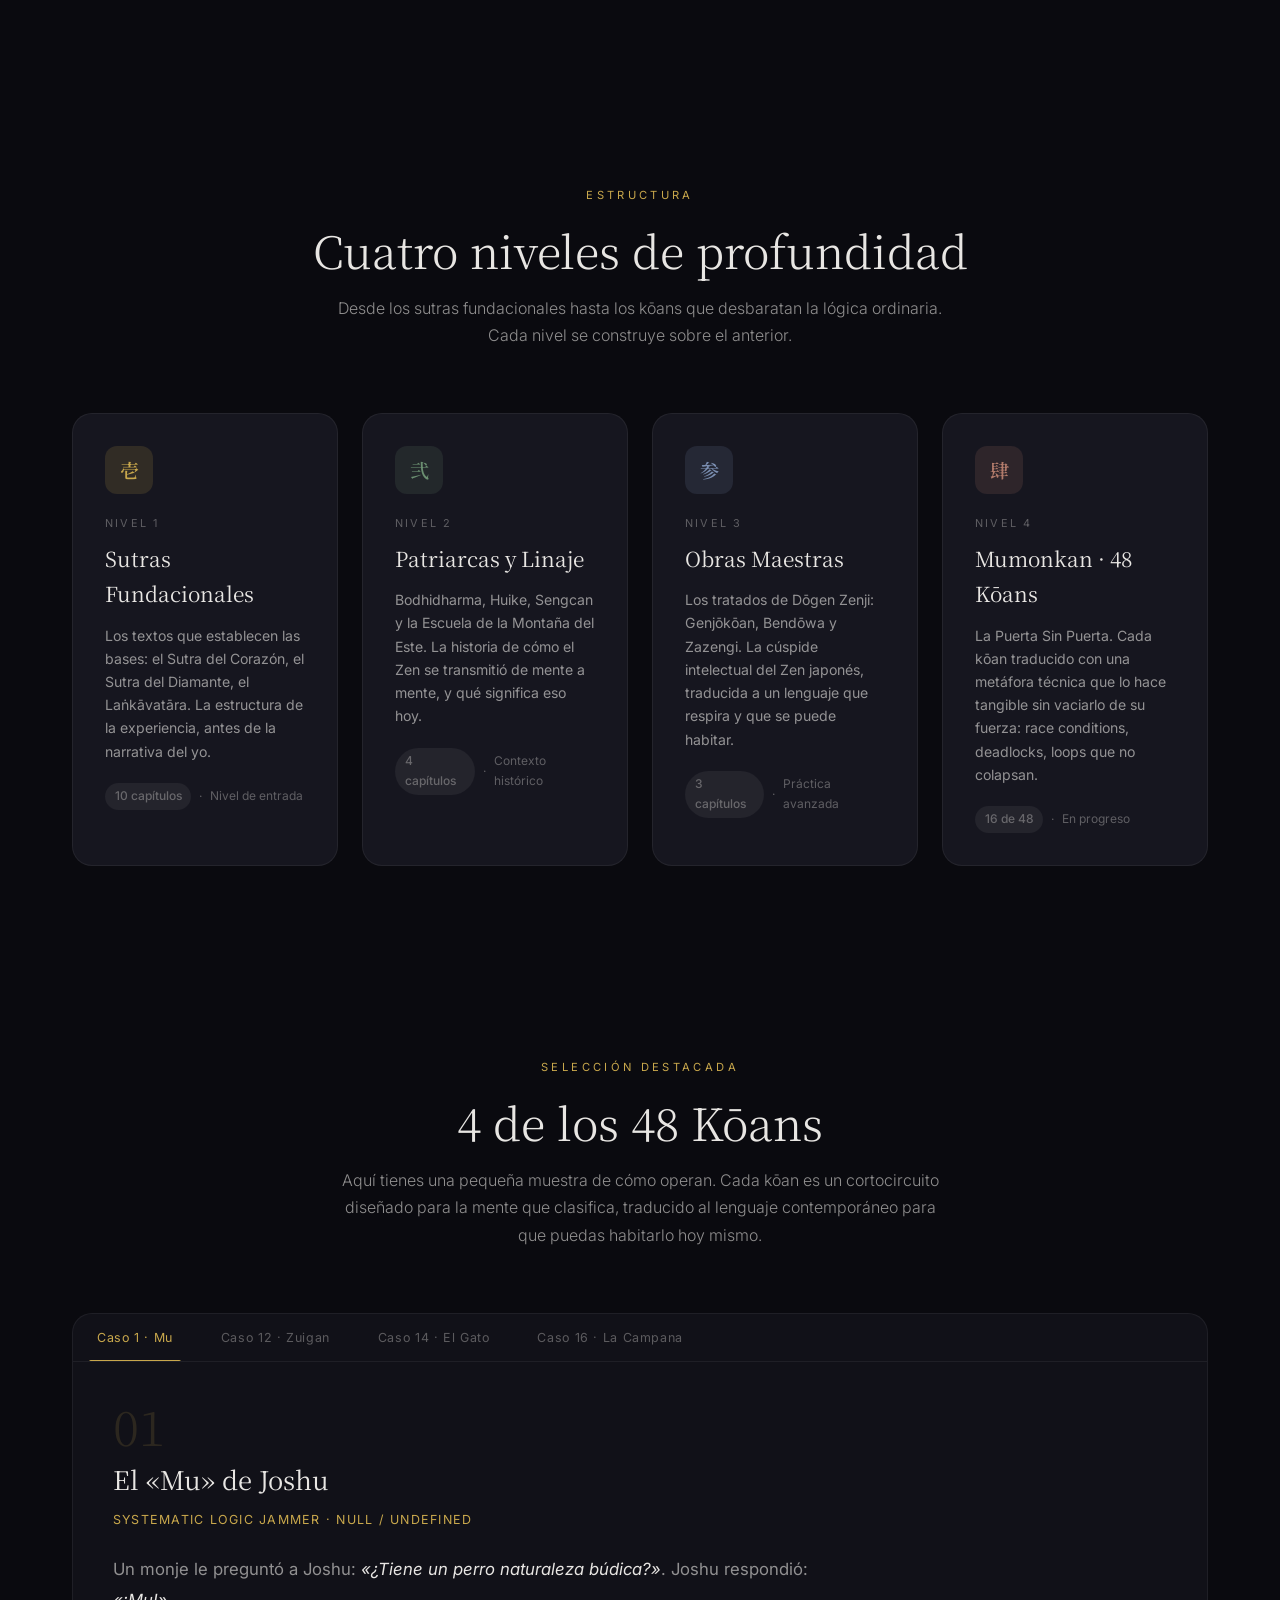
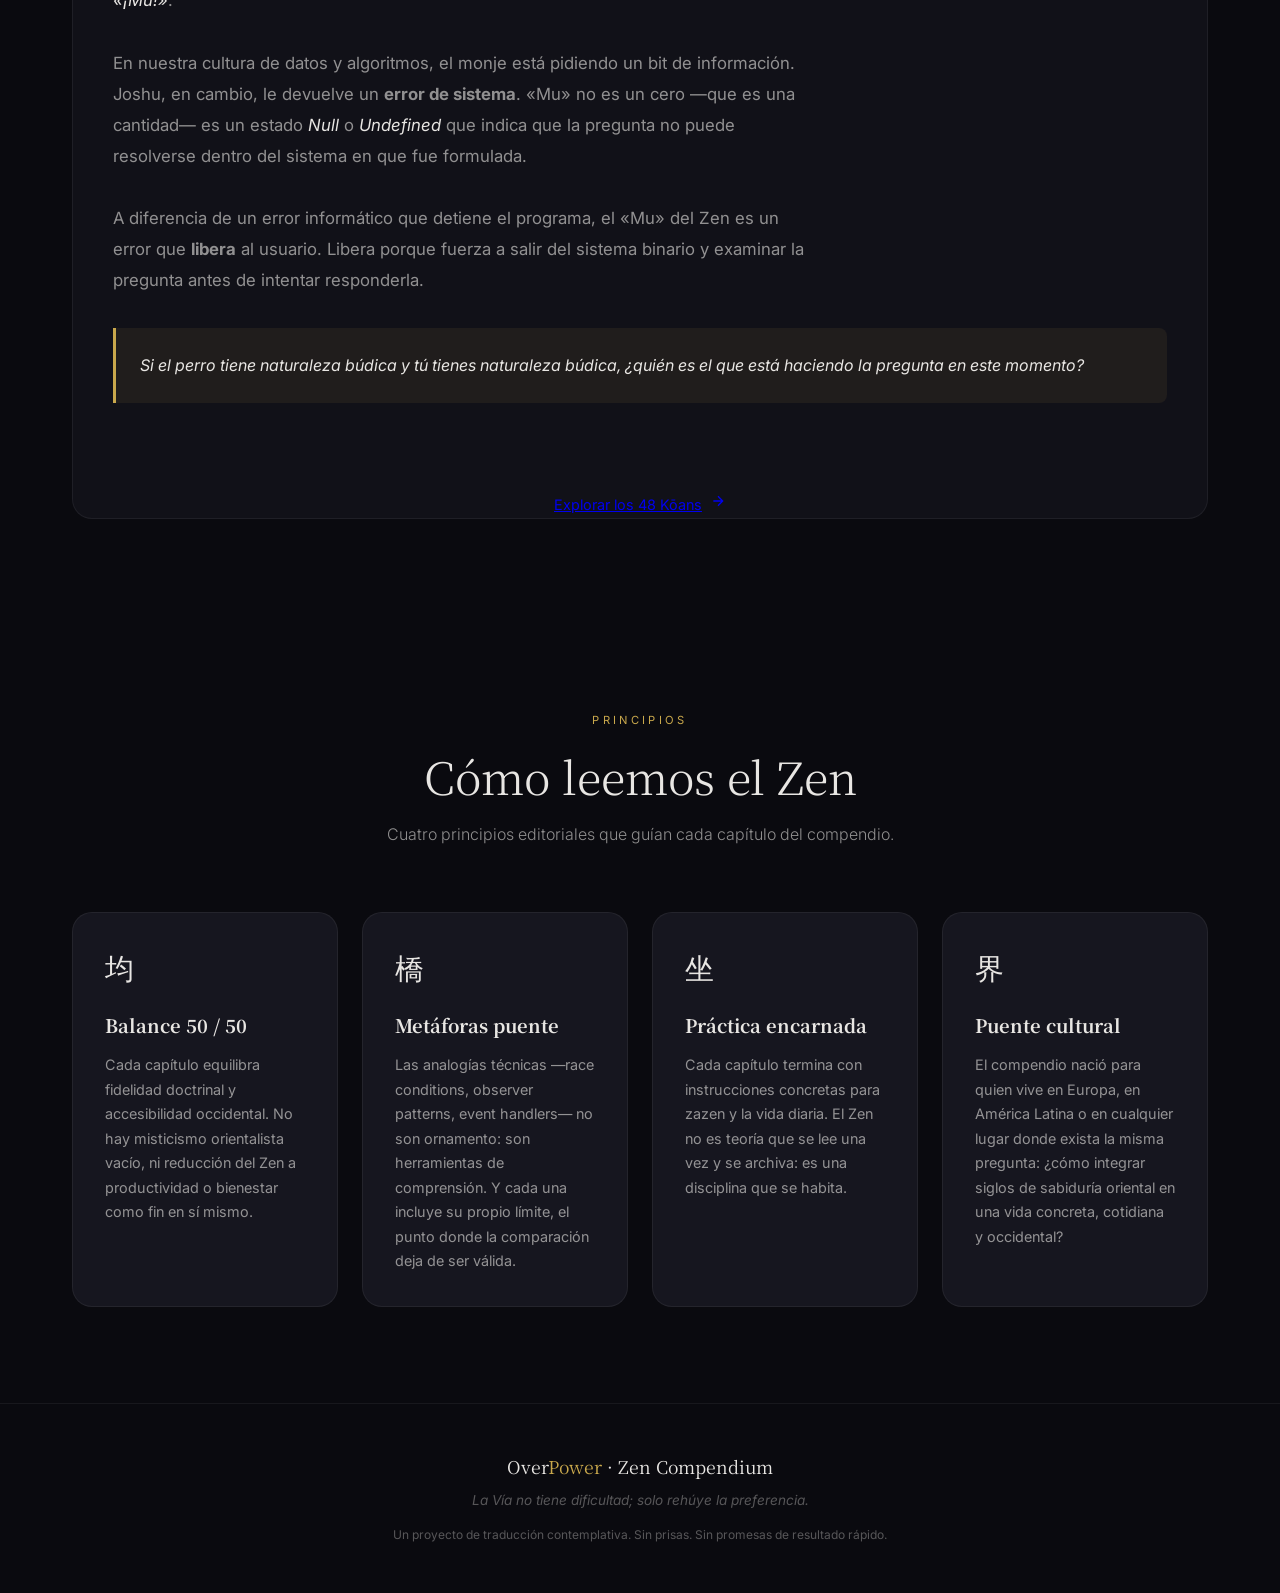
==== commit dc1b8277: "fix(ui): clean up chapter titles, fix emojis, add koan showcase link" ====
--- a/web/index.html
+++ b/web/index.html
@@ -84,19 +84,19 @@
 
         <div class="method-grid">
             <div class="method-card reveal">
-                <div class="method-icon" aria-hidden="true">🕊️</div>
+                <div class="method-icon" aria-hidden="true">和</div>
                 <h3 class="method-title">Más allá del dogma</h3>
                 <p class="method-text">Ya vengas de una tradición cristiana, seas agnóstico o busques respuestas en la ciencia, el Zen no exige sumisión a un credo. Te invita a <em>observar</em> cómo funciona tu mente. Su núcleo de compasión y presencia resuena profundamente con la caridad universal y la ética compartida de todas las grandes tradiciones.</p>
             </div>
 
             <div class="method-card reveal">
-                <div class="method-icon" aria-hidden="true">🧭</div>
+                <div class="method-icon" aria-hidden="true">道</div>
                 <h3 class="method-title">Una brújula, no un destino</h3>
                 <p class="method-text">No estás aquí para convertirte en "alguien espiritual" ni para coleccionar estados místicos. Lee estos textos como leerías un manual para afinar un instrumento: tu propia atención en medio del estrés, el ruido y la fricción de tu vida laboral y personal.</p>
             </div>
 
             <div class="method-card reveal">
-                <div class="method-icon" aria-hidden="true">💧</div>
+                <div class="method-icon" aria-hidden="true">水</div>
                 <h3 class="method-title">Lo ordinario es sagrado</h3>
                 <p class="method-text">No hace falta retirarse a una montaña. La mayor revelación es lavar los platos estando verdaderamente presente, escuchar a un colega sin juzgar y responder a las dificultades con flexibilidad. Lo eterno no está en otra dimensión, está exactamente en este respiro.</p>
             </div>
@@ -179,9 +179,9 @@
     <!-- ═══════ KOAN SHOWCASE ═══════ -->
     <section class="section" id="koans" aria-labelledby="koans-title">
         <div class="section-header reveal">
-            <p class="section-tag">Mumonkan</p>
-            <h2 class="section-title" id="koans-title">La Puerta Sin Puerta</h2>
-            <p class="section-desc">Cada kōan es un cortocircuito diseñado para la mente que clasifica. Aquí los traducimos al lenguaje que esa mente entiende — para que después la mente los suelte.</p>
+            <p class="section-tag">Selección Destacada</p>
+            <h2 class="section-title" id="koans-title">4 de los 48 Kōans</h2>
+            <p class="section-desc">Aquí tienes una pequeña muestra de cómo operan. Cada kōan es un cortocircuito diseñado para la mente que clasifica, traducido al lenguaje contemporáneo para que puedas habitarlo hoy mismo.</p>
         </div>
 
         <div class="koan-showcase reveal">
@@ -247,6 +247,15 @@
                 </div>
                 <div class="koan-question">Mañana por la mañana sonará tu primera alarma del día. ¿Qué parte de ti responde a esa alarma? ¿Es la misma parte que ve la vastedad del día que comienza?</div>
             </div>
+            
+            <div style="text-align: center; margin-top: 3rem;">
+                <a href="explorar.html?level=4" class="reader-nav-btn" style="display: inline-flex; max-width: none; font-size: 0.9rem;">
+                    Explorar los 48 Kōans
+                    <svg viewBox="0 0 24 24" width="16" height="16" fill="none" stroke="currentColor" stroke-width="2" aria-hidden="true" style="margin-left: 0.5rem">
+                        <path d="M5 12h14M12 5l7 7-7 7"/>
+                    </svg>
+                </a>
+            </div>
         </div>
     </section>
 
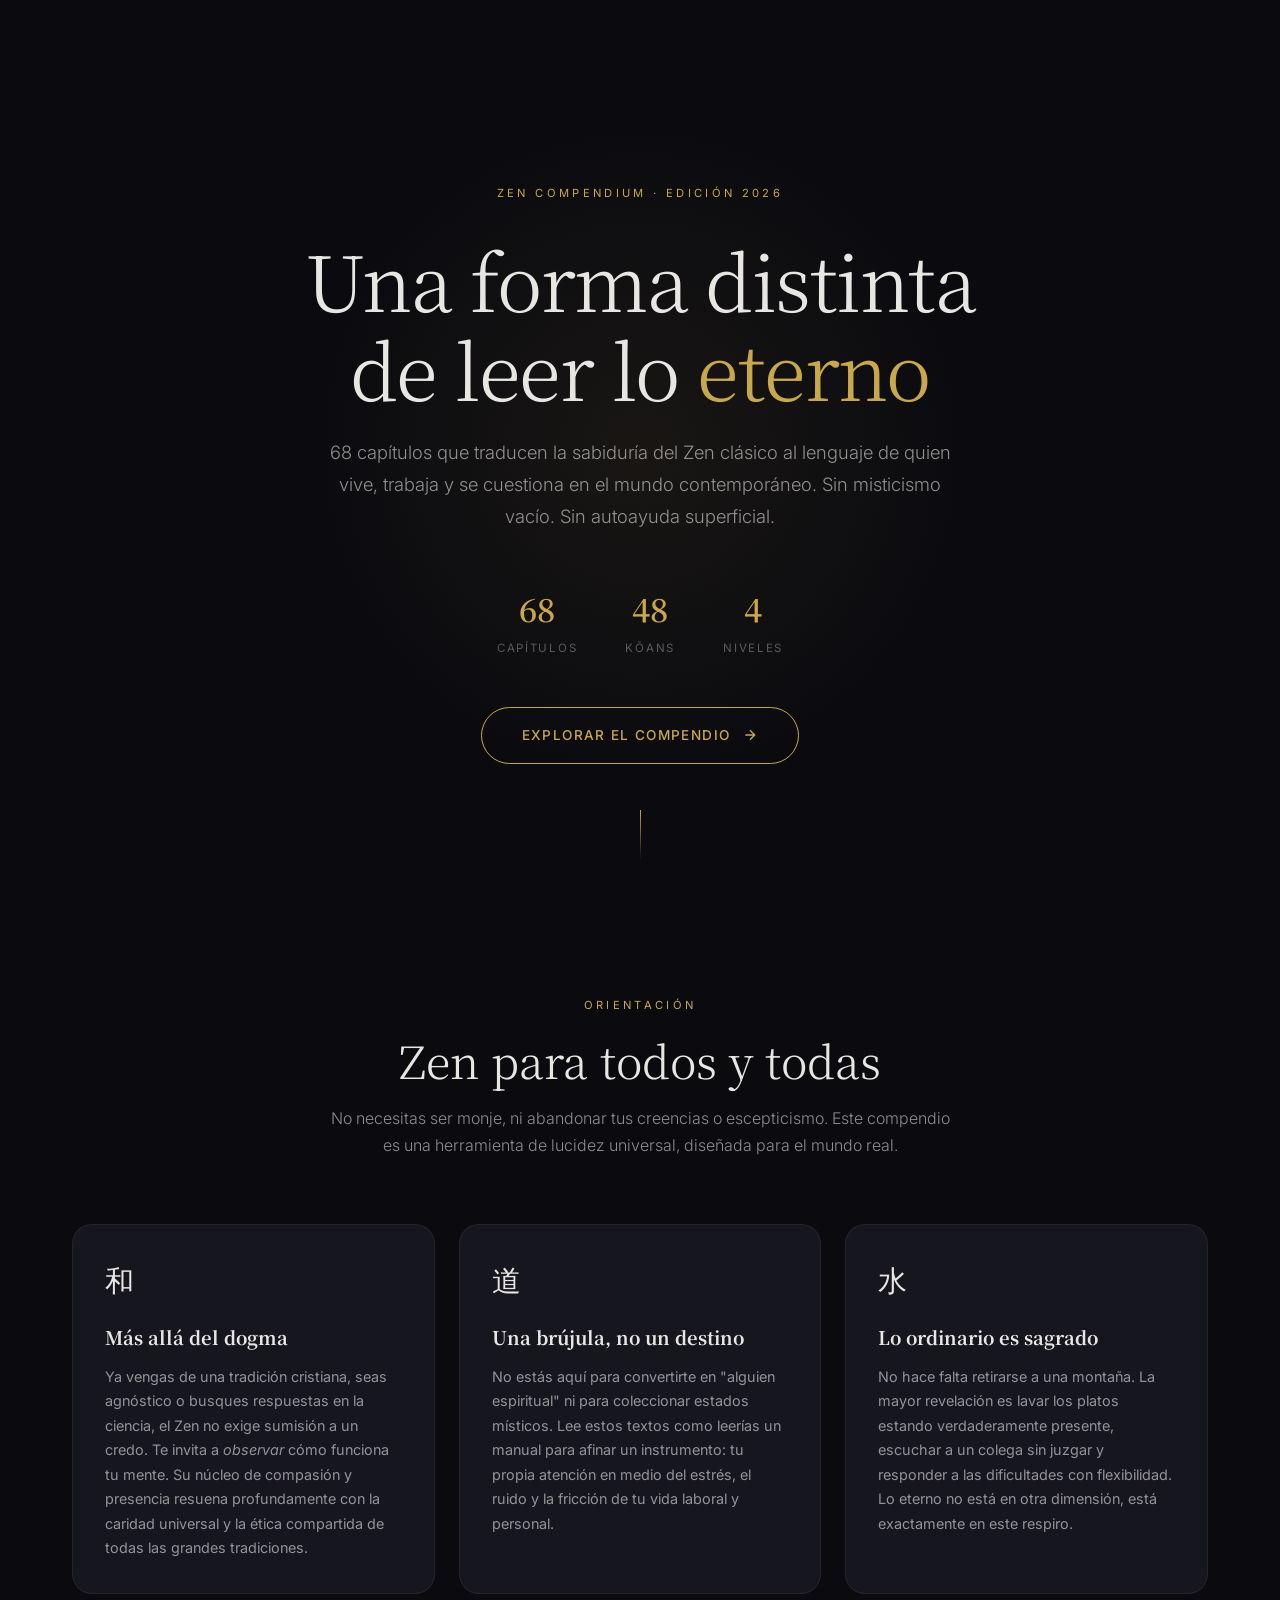
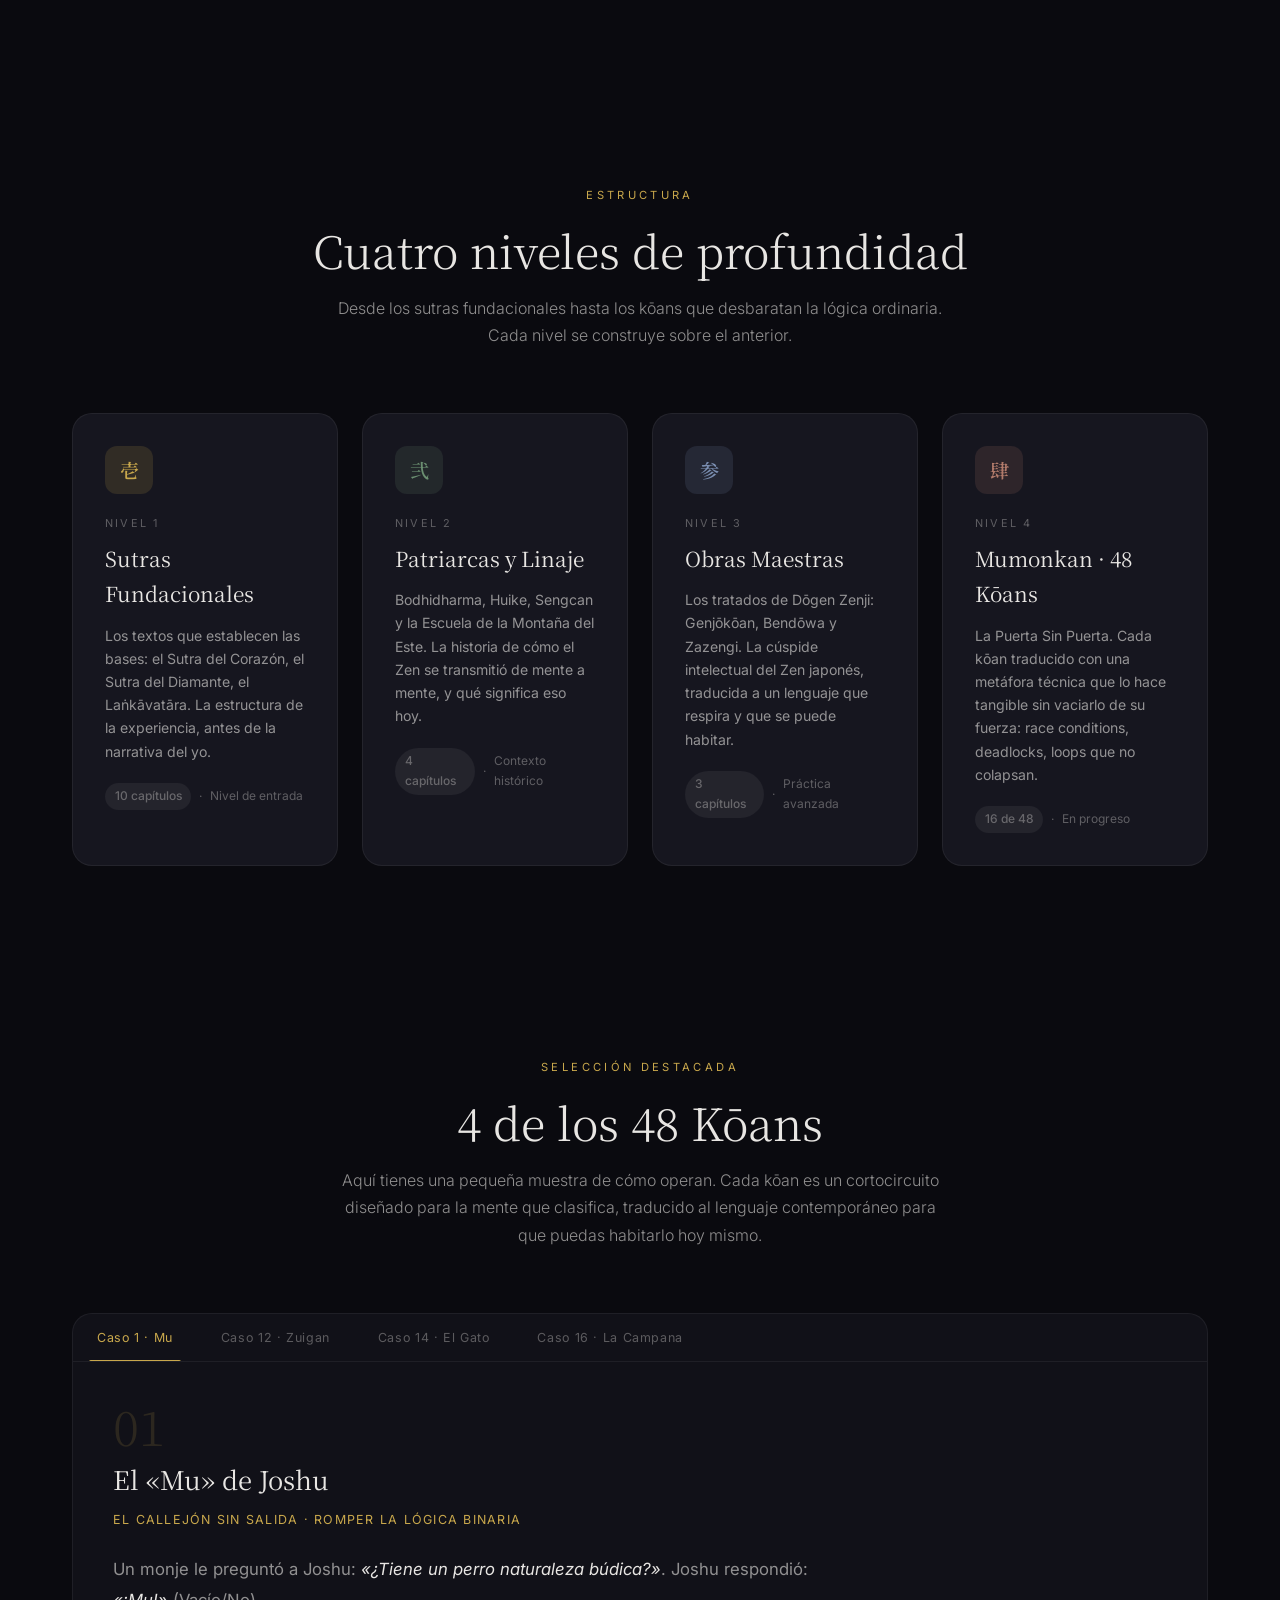
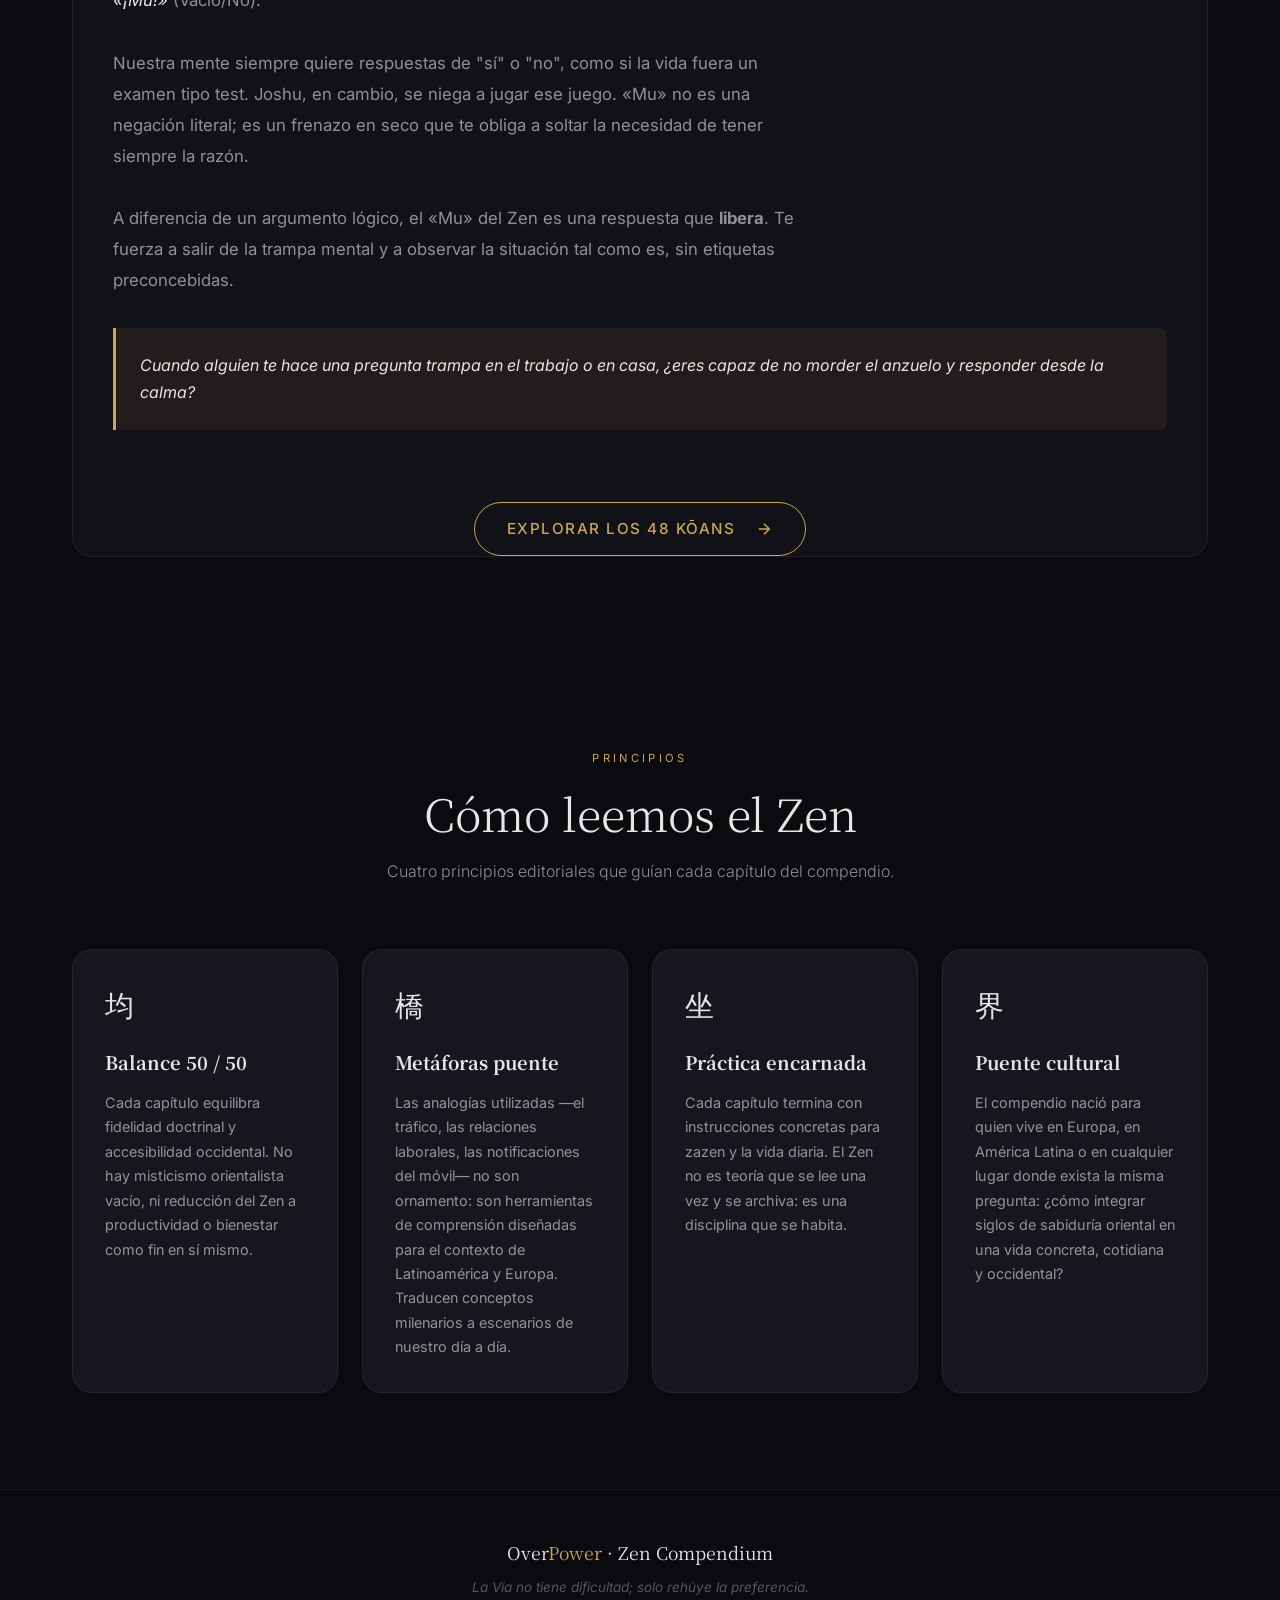
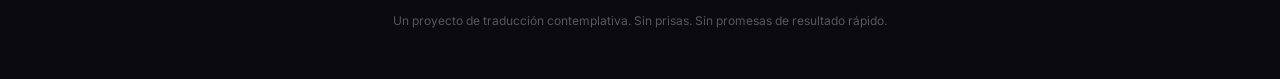
==== commit 6b203ff2: "style: fix koan showcase button and rewrite IT jargon to universal metaphors" ====
--- a/web/index.html
+++ b/web/index.html
@@ -195,63 +195,63 @@
             <div class="koan-content active" data-koan="0" id="koan-0" role="tabpanel">
                 <div class="koan-number" aria-hidden="true">01</div>
                 <h3 class="koan-title">El «Mu» de Joshu</h3>
-                <p class="koan-metaphor">Systematic Logic Jammer · Null / Undefined</p>
+                <p class="koan-metaphor">El Callejón sin Salida · Romper la Lógica Binaria</p>
                 <div class="koan-text">
-                    <p>Un monje le preguntó a Joshu: <em>«¿Tiene un perro naturaleza búdica?»</em>. Joshu respondió: <em>«¡Mu!»</em>.</p>
-                    <br>
-                    <p>En nuestra cultura de datos y algoritmos, el monje está pidiendo un bit de información. Joshu, en cambio, le devuelve un <strong>error de sistema</strong>. «Mu» no es un cero —que es una cantidad— es un estado <em>Null</em> o <em>Undefined</em> que indica que la pregunta no puede resolverse dentro del sistema en que fue formulada.</p>
-                    <br>
-                    <p>A diferencia de un error informático que detiene el programa, el «Mu» del Zen es un error que <strong>libera</strong> al usuario. Libera porque fuerza a salir del sistema binario y examinar la pregunta antes de intentar responderla.</p>
-                </div>
-                <div class="koan-question">Si el perro tiene naturaleza búdica y tú tienes naturaleza búdica, ¿quién es el que está haciendo la pregunta en este momento?</div>
+                    <p>Un monje le preguntó a Joshu: <em>«¿Tiene un perro naturaleza búdica?»</em>. Joshu respondió: <em>«¡Mu!»</em> (Vacío/No).</p>
+                    <br>
+                    <p>Nuestra mente siempre quiere respuestas de "sí" o "no", como si la vida fuera un examen tipo test. Joshu, en cambio, se niega a jugar ese juego. «Mu» no es una negación literal; es un frenazo en seco que te obliga a soltar la necesidad de tener siempre la razón.</p>
+                    <br>
+                    <p>A diferencia de un argumento lógico, el «Mu» del Zen es una respuesta que <strong>libera</strong>. Te fuerza a salir de la trampa mental y a observar la situación tal como es, sin etiquetas preconcebidas.</p>
+                </div>
+                <div class="koan-question">Cuando alguien te hace una pregunta trampa en el trabajo o en casa, ¿eres capaz de no morder el anzuelo y responder desde la calma?</div>
             </div>
 
             <div class="koan-content" data-koan="1" id="koan-1" role="tabpanel">
                 <div class="koan-number" aria-hidden="true">12</div>
                 <h3 class="koan-title">Zuigan llama a su propio amo</h3>
-                <p class="koan-metaphor">Self-referential Loop · Observer Pattern</p>
+                <p class="koan-metaphor">El Despertador Interno · Presencia Pura</p>
                 <div class="koan-text">
                     <p>Cada mañana, el maestro Zuigan se sentaba y se llamaba a sí mismo: <em>«¡Amo!»</em>. Y respondía: <em>«¡Sí!»</em>. Luego añadía: <em>«¿Estás despierto?»</em>. Y respondía: <em>«¡Sí, sí!»</em>.</p>
                     <br>
-                    <p>En arquitectura de software existe el <strong>Observer Pattern</strong>: un objeto se suscribe a otro para recibir notificaciones de sus cambios de estado. El problema surge cuando intentas aplicar ese patrón a un sistema que debe observarse a sí mismo. Si el observador y el sujeto son el mismo objeto, ¿quién notifica a quién?</p>
-                    <br>
-                    <p>Zuigan resuelve este problema de una forma que ningún compilador puede: <strong>mantiene la tensión del loop sin colapsar</strong>. Son la misma presencia vista desde dos funciones distintas.</p>
-                </div>
-                <div class="koan-question">Cada mañana, antes de mirar el teléfono, antes del primer pensamiento sobre el día, hay un instante en que simplemente eres. ¿Quién vive en ese instante?</div>
+                    <p>Piensa en cuando te miras al espejo por la mañana, justo antes de que el estrés del día te atrape. ¿Quién te devuelve la mirada? A menudo vivimos tan en piloto automático que nos olvidamos de comprobar si realmente estamos "al mando" de nuestra propia vida.</p>
+                    <br>
+                    <p>Zuigan hace este ejercicio vocal no porque esté loco, sino para recordarse no dejarse arrastrar por la inercia del día. Es un ancla para no perderse en las opiniones de los demás.</p>
+                </div>
+                <div class="koan-question">Cada mañana, antes de mirar el teléfono, hay un instante en que simplemente eres. ¿Qué pasaría si prolongaras ese instante?</div>
             </div>
 
             <div class="koan-content" data-koan="2" id="koan-2" role="tabpanel">
                 <div class="koan-number" aria-hidden="true">14</div>
                 <h3 class="koan-title">Nansen corta el gato</h3>
-                <p class="koan-metaphor">Split-brain · Deadlock Resolution</p>
+                <p class="koan-metaphor">El Conflicto Irresoluble · Cortar por lo Sano</p>
                 <div class="koan-text">
                     <p>Los monjes del ala Este y los del ala Oeste disputaban por un gato. Nansen tomó el gato y declaró: <em>«Si alguno puede decir una palabra, el gato se salva»</em>. Silencio. Nansen cortó el gato.</p>
                     <br>
-                    <p>En bases de datos distribuidas, el <strong>split-brain</strong> ocurre cuando una red se divide y los dos segmentos continúan operando como si fueran el sistema completo. Nansen ejecuta la única operación disponible cuando el consenso falla: <strong>forzar el cierre del recurso en disputa</strong>.</p>
-                    <br>
-                    <p>Más tarde, Joshu se puso la sandalia en la cabeza. Nansen dijo: <em>«Si hubieras estado ahí, el gato se habría salvado»</em>. La sandalia es la respuesta que existe <strong>fuera del plano donde se define el conflicto</strong>.</p>
-                </div>
-                <div class="koan-question">¿Puedes encontrar el gesto que no le pertenece a ninguna de las dos partes en conflicto? ¿La sandalia que se puede poner en la cabeza?</div>
+                    <p>Piensa en las discusiones estériles en el trabajo o la familia donde ambas partes solo quieren "ganar el argumento" sin importar el coste. Nansen lleva la situación al extremo para demostrar lo absurdo de aferrarse ciegamente a una postura: al final, lo valioso (el gato, la relación, la paz) se destruye.</p>
+                    <br>
+                    <p>Más tarde, Joshu se puso la sandalia en la cabeza. Nansen dijo: <em>«Si hubieras estado ahí, el gato se habría salvado»</em>. La sandalia en la cabeza es lo inesperado: el humor, la humildad o el gesto absurdo que rompe la tensión y desarma el orgullo.</p>
+                </div>
+                <div class="koan-question">En tu próxima discusión acalorada, ¿puedes ser quien se ponga la sandalia en la cabeza para salvar la relación en lugar de tu ego?</div>
             </div>
 
             <div class="koan-content" data-koan="3" id="koan-3" role="tabpanel">
                 <div class="koan-number" aria-hidden="true">16</div>
                 <h3 class="koan-title">Yunmen y la campana</h3>
-                <p class="koan-metaphor">Automated Event Handler · Cron Job sin auditoría</p>
+                <p class="koan-metaphor">El Piloto Automático · Hábitos sin Propósito</p>
                 <div class="koan-text">
-                    <p>Yunmen dijo: <em>«El mundo es vasto y amplio. ¿Por qué te pones el kesa de siete paneles al oír la campana?»</em></p>
-                    <br>
-                    <p>En arquitectura event-driven, un <strong>event handler</strong> se ejecuta automáticamente cuando un evento es disparado. El peligro aparece cuando el handler lleva tanto tiempo funcionando que nadie recuerda por qué fue escrito. El equivalente espiritual de un proceso programado que ya nadie audita.</p>
-                    <br>
-                    <p>Yunmen no dice que esté mal responder a la campana. Dice: <em>el mundo es vasto y amplio</em>. ¿Respondes desde la totalidad de tu ser o desde un <strong>script</strong> que olvidó su propósito?</p>
+                    <p>Yunmen dijo: <em>«El mundo es vasto y amplio. ¿Por qué te pones el hábito de meditar justo al oír la campana?»</em></p>
+                    <br>
+                    <p>Piensa en la alarma de tu despertador. Suena, te levantas, te haces el café y vas a trabajar, todo sin pensar. El peligro de la rutina es que terminamos viviendo por inercia, respondiendo a estímulos (la campana, la notificación, el horario) sin estar realmente presentes.</p>
+                    <br>
+                    <p>Yunmen no dice que esté mal seguir una rutina. Dice: <em>el mundo es vasto y amplio</em>. Te invita a preguntarte si haces las cosas solo porque "es lo que toca", o si puedes inyectar asombro y presencia real incluso en lo más monótono.</p>
                 </div>
                 <div class="koan-question">Mañana por la mañana sonará tu primera alarma del día. ¿Qué parte de ti responde a esa alarma? ¿Es la misma parte que ve la vastedad del día que comienza?</div>
             </div>
             
-            <div style="text-align: center; margin-top: 3rem;">
-                <a href="explorar.html?level=4" class="reader-nav-btn" style="display: inline-flex; max-width: none; font-size: 0.9rem;">
+            <div style="text-align: center; margin-top: 2rem;">
+                <a href="explorar.html?level=4" class="hero-cta" style="display: inline-flex; width: auto; font-size: 0.95rem; padding: 0.8rem 2rem;">
                     Explorar los 48 Kōans
-                    <svg viewBox="0 0 24 24" width="16" height="16" fill="none" stroke="currentColor" stroke-width="2" aria-hidden="true" style="margin-left: 0.5rem">
+                    <svg viewBox="0 0 24 24" fill="none" stroke="currentColor" stroke-width="2" aria-hidden="true" style="margin-left: 0.5rem; width: 18px; height: 18px;">
                         <path d="M5 12h14M12 5l7 7-7 7"/>
                     </svg>
                 </a>
@@ -277,7 +277,7 @@
             <div class="method-card reveal">
                 <div class="method-icon" aria-hidden="true">橋</div>
                 <h3 class="method-title">Metáforas puente</h3>
-                <p class="method-text">Las analogías técnicas —race conditions, observer patterns, event handlers— no son ornamento: son herramientas de comprensión. Y cada una incluye su propio límite, el punto donde la comparación deja de ser válida.</p>
+                <p class="method-text">Las analogías utilizadas —el tráfico, las relaciones laborales, las notificaciones del móvil— no son ornamento: son herramientas de comprensión diseñadas para el contexto de Latinoamérica y Europa. Traducen conceptos milenarios a escenarios de nuestro día a día.</p>
             </div>
 
             <div class="method-card reveal">
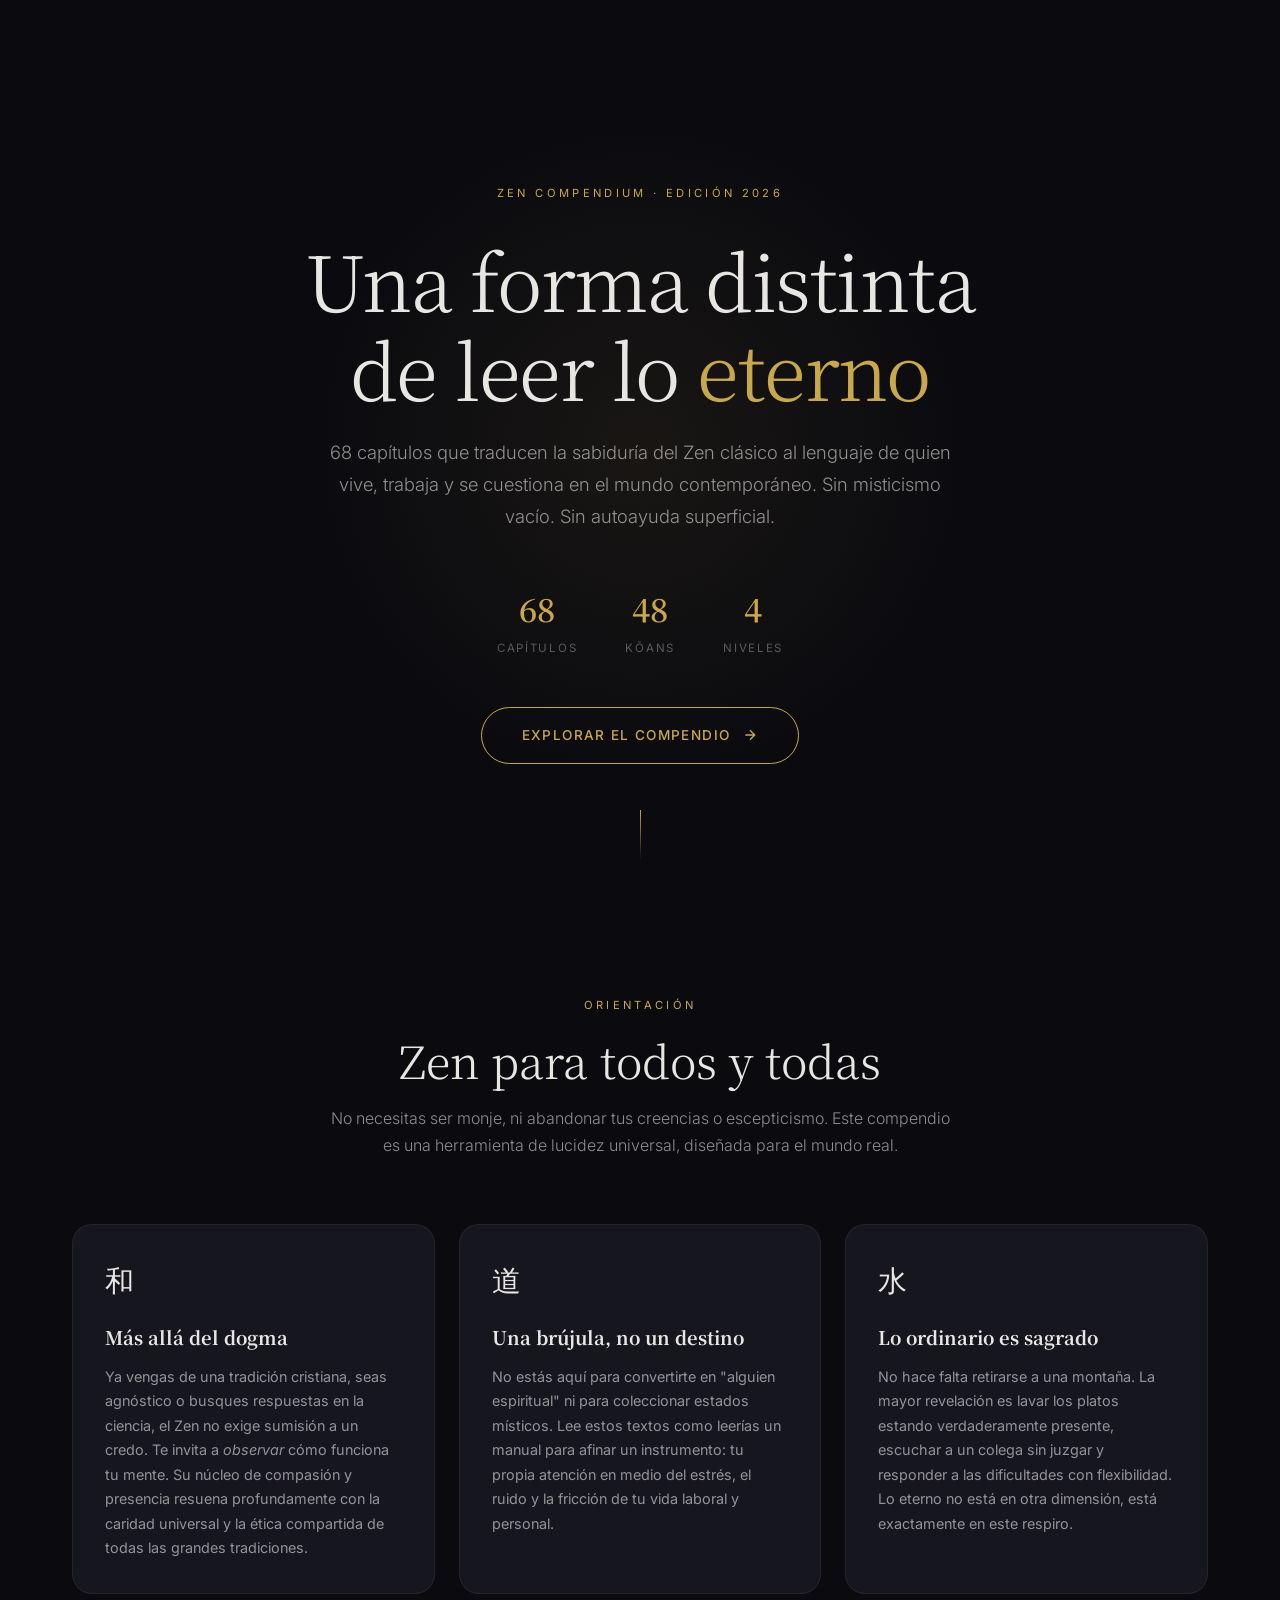
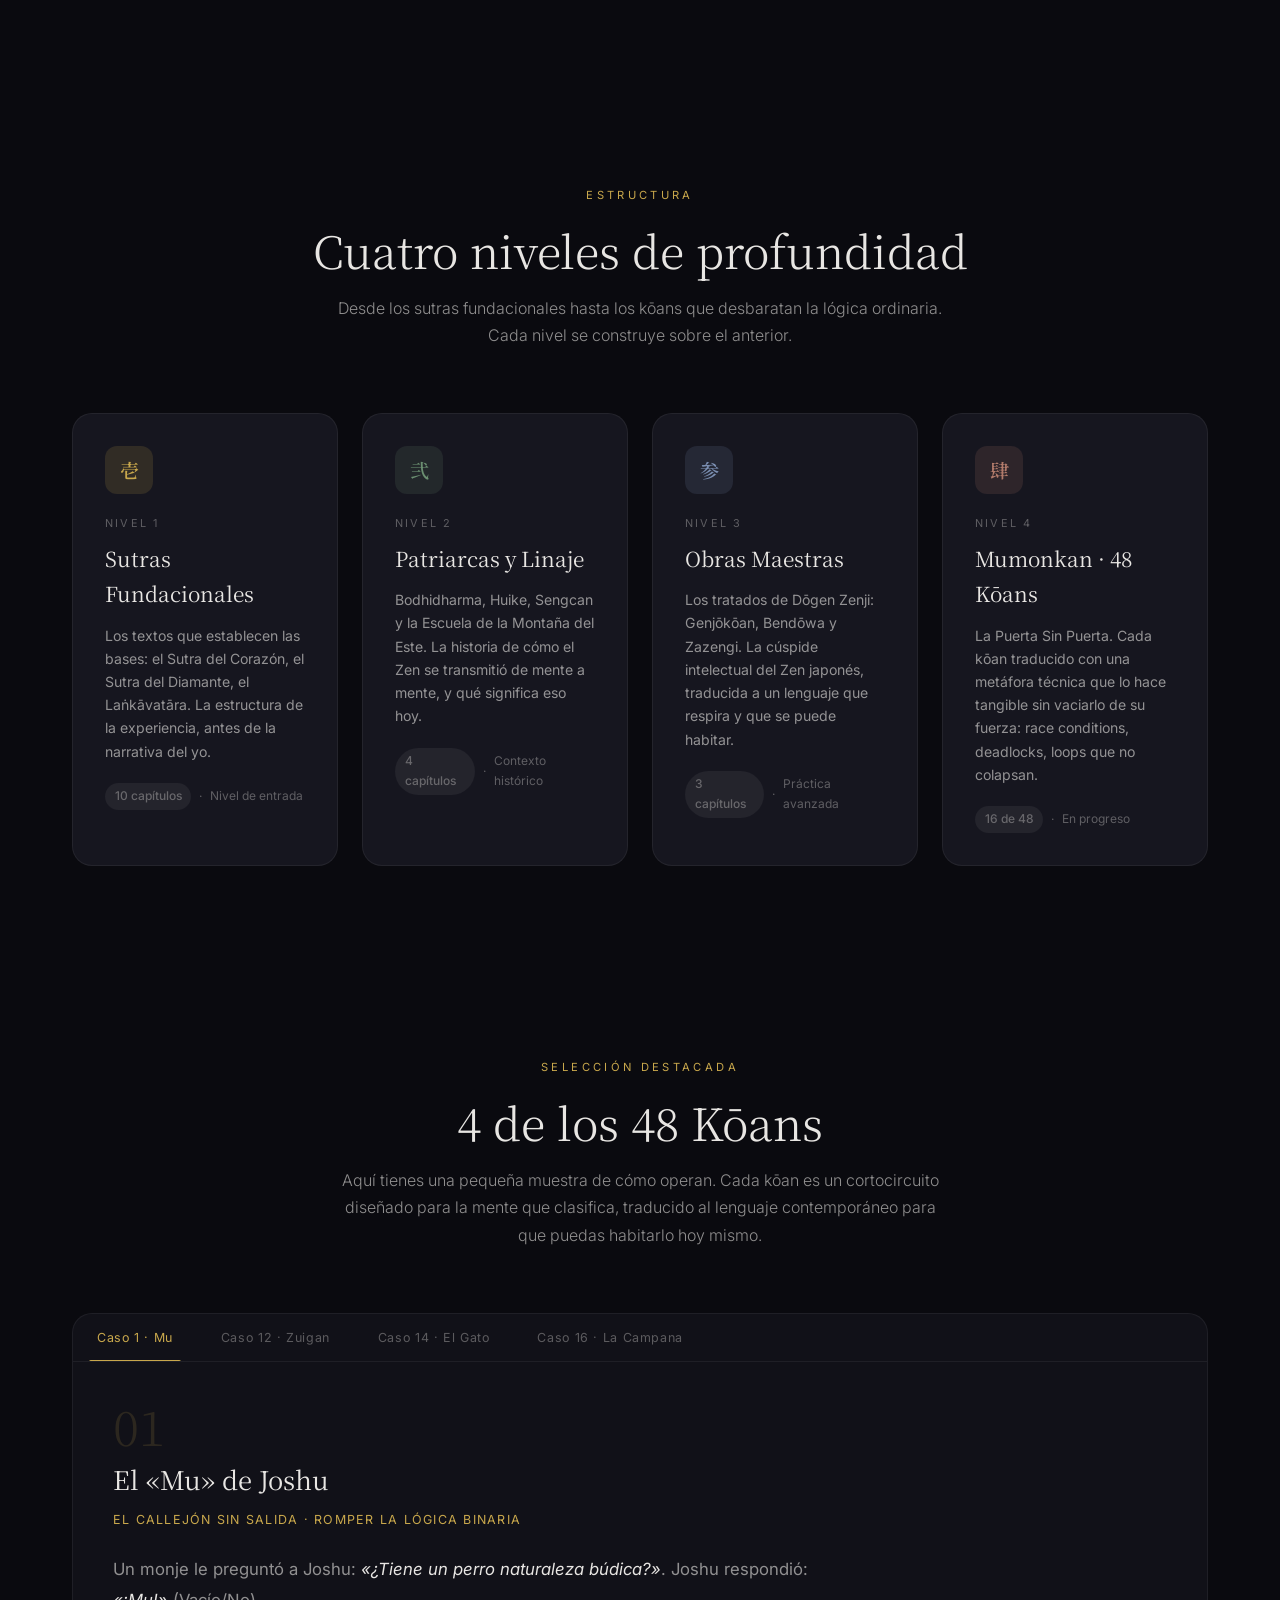
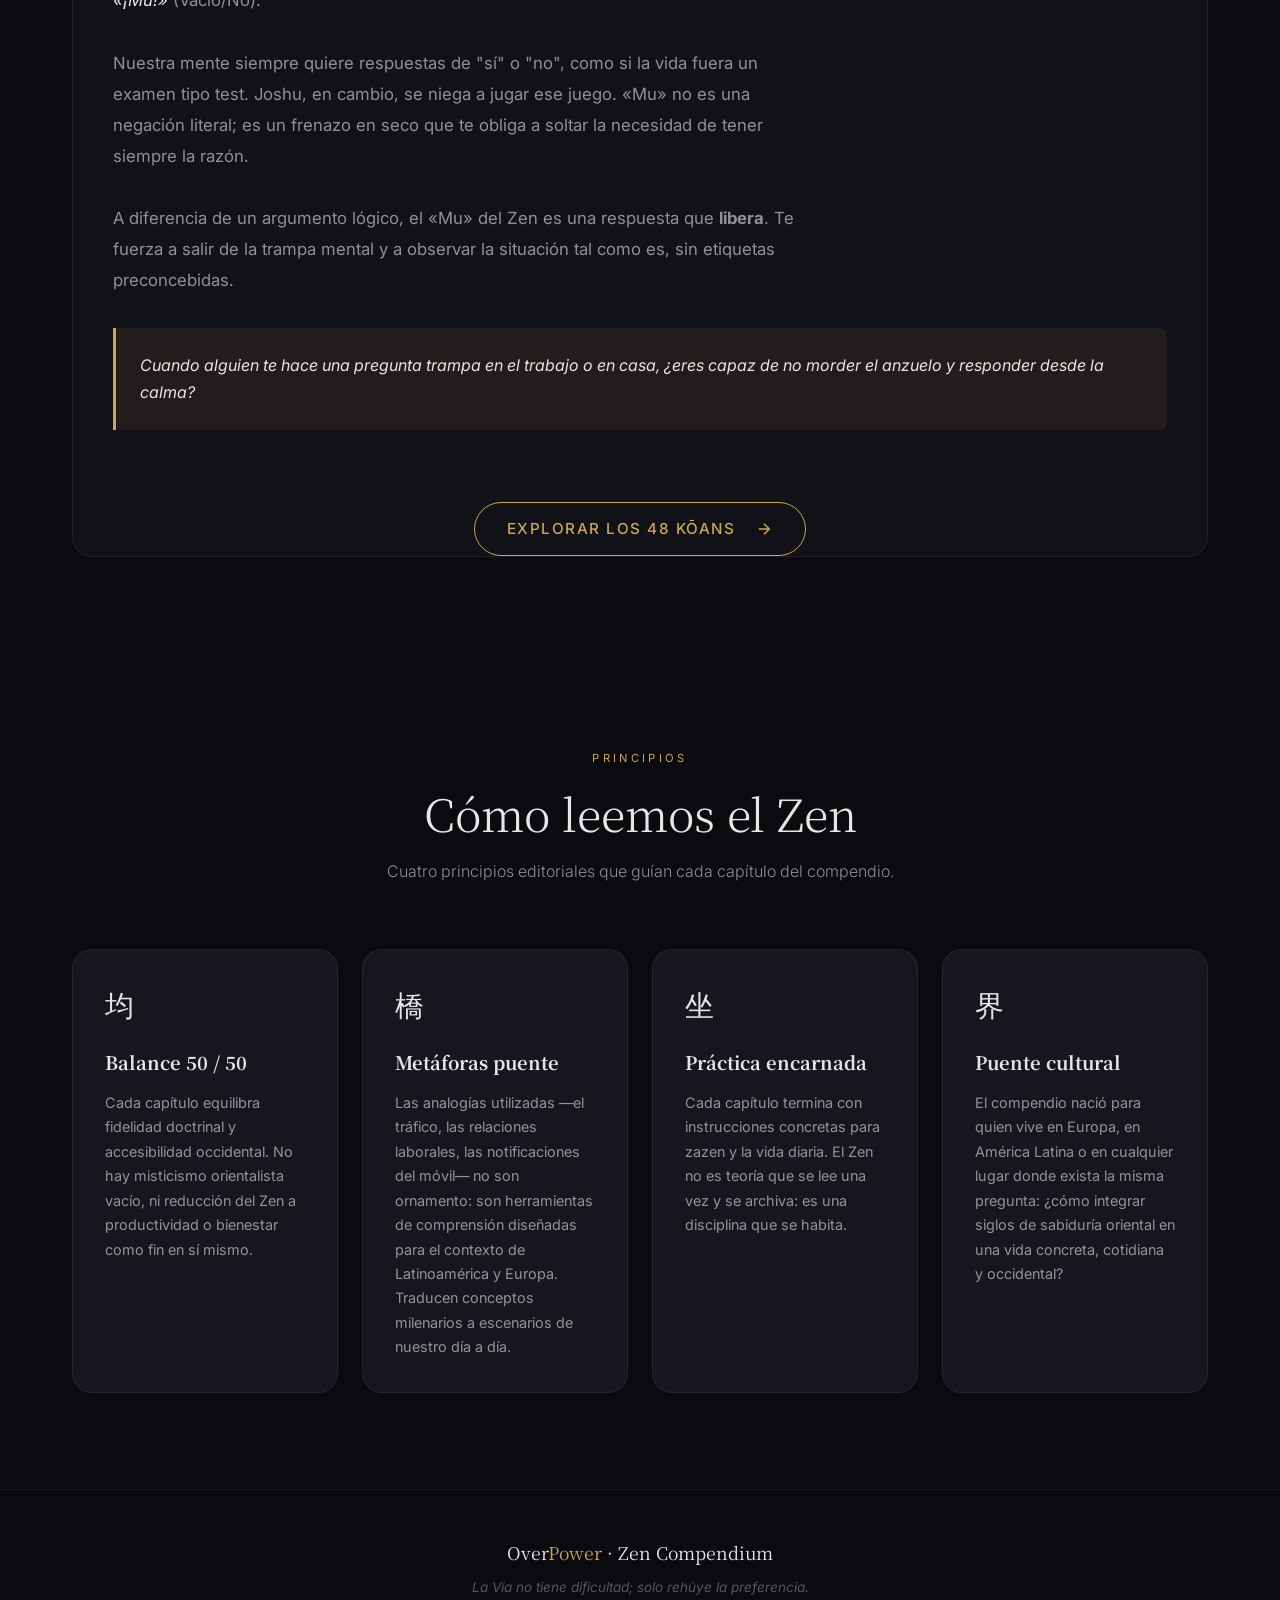
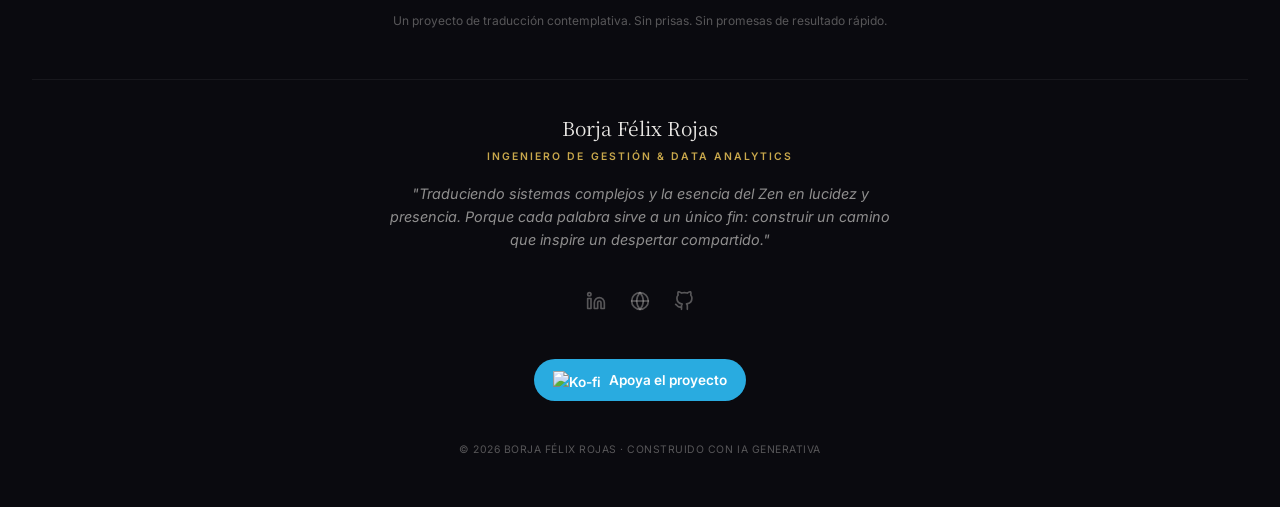
==== commit ac060ad3: "feat: add personal footprint and Ko-fi support (la huella)" ====
--- a/web/index.html
+++ b/web/index.html
@@ -299,6 +299,38 @@
         <p class="footer-logo">Over<em>Power</em> · Zen Compendium</p>
         <p class="footer-quote" id="footerQuote" aria-live="polite"></p>
         <p class="footer-text">Un proyecto de traducción contemplativa. Sin prisas. Sin promesas de resultado rápido.</p>
+
+        <!-- LA HUELLA (Author Profile) -->
+        <div class="author-profile reveal">
+            <div class="author-info">
+                <h4 class="author-name">Borja Félix Rojas</h4>
+                <p class="author-title">Ingeniero de Gestión & Data Analytics</p>
+                <p class="author-quote">
+                    "Traduciendo sistemas complejos y la esencia del Zen en lucidez y presencia. Porque cada palabra sirve a un único fin: construir un camino que inspire un despertar compartido."
+                </p>
+            </div>
+
+            <div class="author-socials">
+                <a href="https://www.linkedin.com/in/borjafelixrojas/" target="_blank" rel="noopener noreferrer" title="LinkedIn">
+                    <svg width="20" height="20" viewBox="0 0 24 24" fill="none" stroke="currentColor" stroke-width="2" stroke-linecap="round" stroke-linejoin="round"><path d="M16 8a6 6 0 0 1 6 6v7h-4v-7a2 2 0 0 0-2-2 2 2 0 0 0-2 2v7h-4v-7a6 6 0 0 1 6-6z"/><rect x="2" y="9" width="4" height="12"/><circle cx="4" cy="4" r="2"/></svg>
+                </a>
+                <a href="https://borjafelixrojas.odoo.com/" target="_blank" rel="noopener noreferrer" title="Web Personal">
+                    <svg width="20" height="20" viewBox="0 0 24 24" fill="none" stroke="currentColor" stroke-width="2" stroke-linecap="round" stroke-linejoin="round"><circle cx="12" cy="12" r="10"/><line x1="2" y1="12" x2="22" y2="12"/><path d="M12 2a15.3 15.3 0 0 1 4 10 15.3 15.3 0 0 1-4 10 15.3 15.3 0 0 1-4-10 15.3 15.3 0 0 1 4-10z"/></svg>
+                </a>
+                <a href="https://github.com/DonBorgiFR" target="_blank" rel="noopener noreferrer" title="GitHub">
+                    <svg width="20" height="20" viewBox="0 0 24 24" fill="none" stroke="currentColor" stroke-width="2" stroke-linecap="round" stroke-linejoin="round"><path d="M9 19c-5 1.5-5-2.5-7-3m14 6v-3.87a3.37 3.37 0 0 0-.94-2.61c3.14-.35 6.44-1.54 6.44-7A5.44 5.44 0 0 0 20 4.77 5.07 5.07 0 0 0 19.91 1S18.73.65 16 2.48a13.38 13.38 0 0 0-7 0C6.27.65 5.09 1 5.09 1A5.07 5.07 0 0 0 5 4.77a5.44 5.44 0 0 0-1.5 3.78c0 5.42 3.3 6.61 6.44 7A3.37 3.37 0 0 0 9 18.13V22"/></svg>
+                </a>
+            </div>
+
+            <a href="https://ko-fi.com/borjafelixrojas" target="_blank" class="kofi-button">
+                <img src="https://storage.ko-fi.com/cdn/cup-border.png" alt="Ko-fi">
+                Apoya el proyecto
+            </a>
+            
+            <p style="font-size: 0.65rem; color: var(--text-tertiary); margin-top: 1rem; letter-spacing: 0.05em;">
+                © 2026 BORJA FÉLIX ROJAS · CONSTRUIDO CON IA GENERATIVA
+            </p>
+        </div>
     </footer>
 
     <script src="js/data.js"></script>
--- a/web/css/tokens.css
+++ b/web/css/tokens.css
@@ -241,6 +241,85 @@
     color: var(--text-tertiary);
 }
 
+/* ─── AUTHOR PROFILE (LA HUELLA) ─── */
+.author-profile {
+    margin-top: 3rem;
+    padding-top: 2rem;
+    border-top: 1px solid var(--border-subtle);
+    display: flex;
+    flex-direction: column;
+    align-items: center;
+    gap: 1.5rem;
+}
+
+.author-info {
+    text-align: center;
+}
+
+.author-name {
+    font-family: var(--font-display);
+    font-size: 1.2rem;
+    font-weight: 400;
+    margin-bottom: 0.2rem;
+    color: var(--text-primary);
+}
+
+.author-title {
+    font-size: 0.65rem;
+    letter-spacing: 0.2em;
+    text-transform: uppercase;
+    color: var(--accent-gold);
+    font-weight: 600;
+}
+
+.author-quote {
+    font-size: 0.9rem;
+    color: var(--text-secondary);
+    font-style: italic;
+    max-width: 500px;
+    margin: 1rem auto;
+    line-height: 1.6;
+}
+
+.author-socials {
+    display: flex;
+    gap: 1.5rem;
+    margin-bottom: 1rem;
+}
+
+.author-socials a {
+    color: var(--text-tertiary);
+    transition: color var(--transition-fast), transform var(--transition-fast);
+}
+
+.author-socials a:hover {
+    color: var(--accent-gold);
+    transform: translateY(-2px);
+}
+
+.kofi-button {
+    display: inline-flex;
+    align-items: center;
+    gap: 0.5rem;
+    background: #29abe0;
+    color: white !important;
+    padding: 0.6rem 1.2rem;
+    border-radius: 100px;
+    text-decoration: none;
+    font-size: 0.85rem;
+    font-weight: 600;
+    transition: transform var(--transition-fast), box-shadow var(--transition-fast);
+}
+
+.kofi-button:hover {
+    transform: translateY(-2px);
+    box-shadow: 0 4px 15px rgba(41, 171, 224, 0.3);
+}
+
+.kofi-button img {
+    height: 18px;
+}
+
 /* ─── RESPONSIVE ─── */
 @media (max-width: 768px) {
     .section { padding: 4rem 1.25rem; }
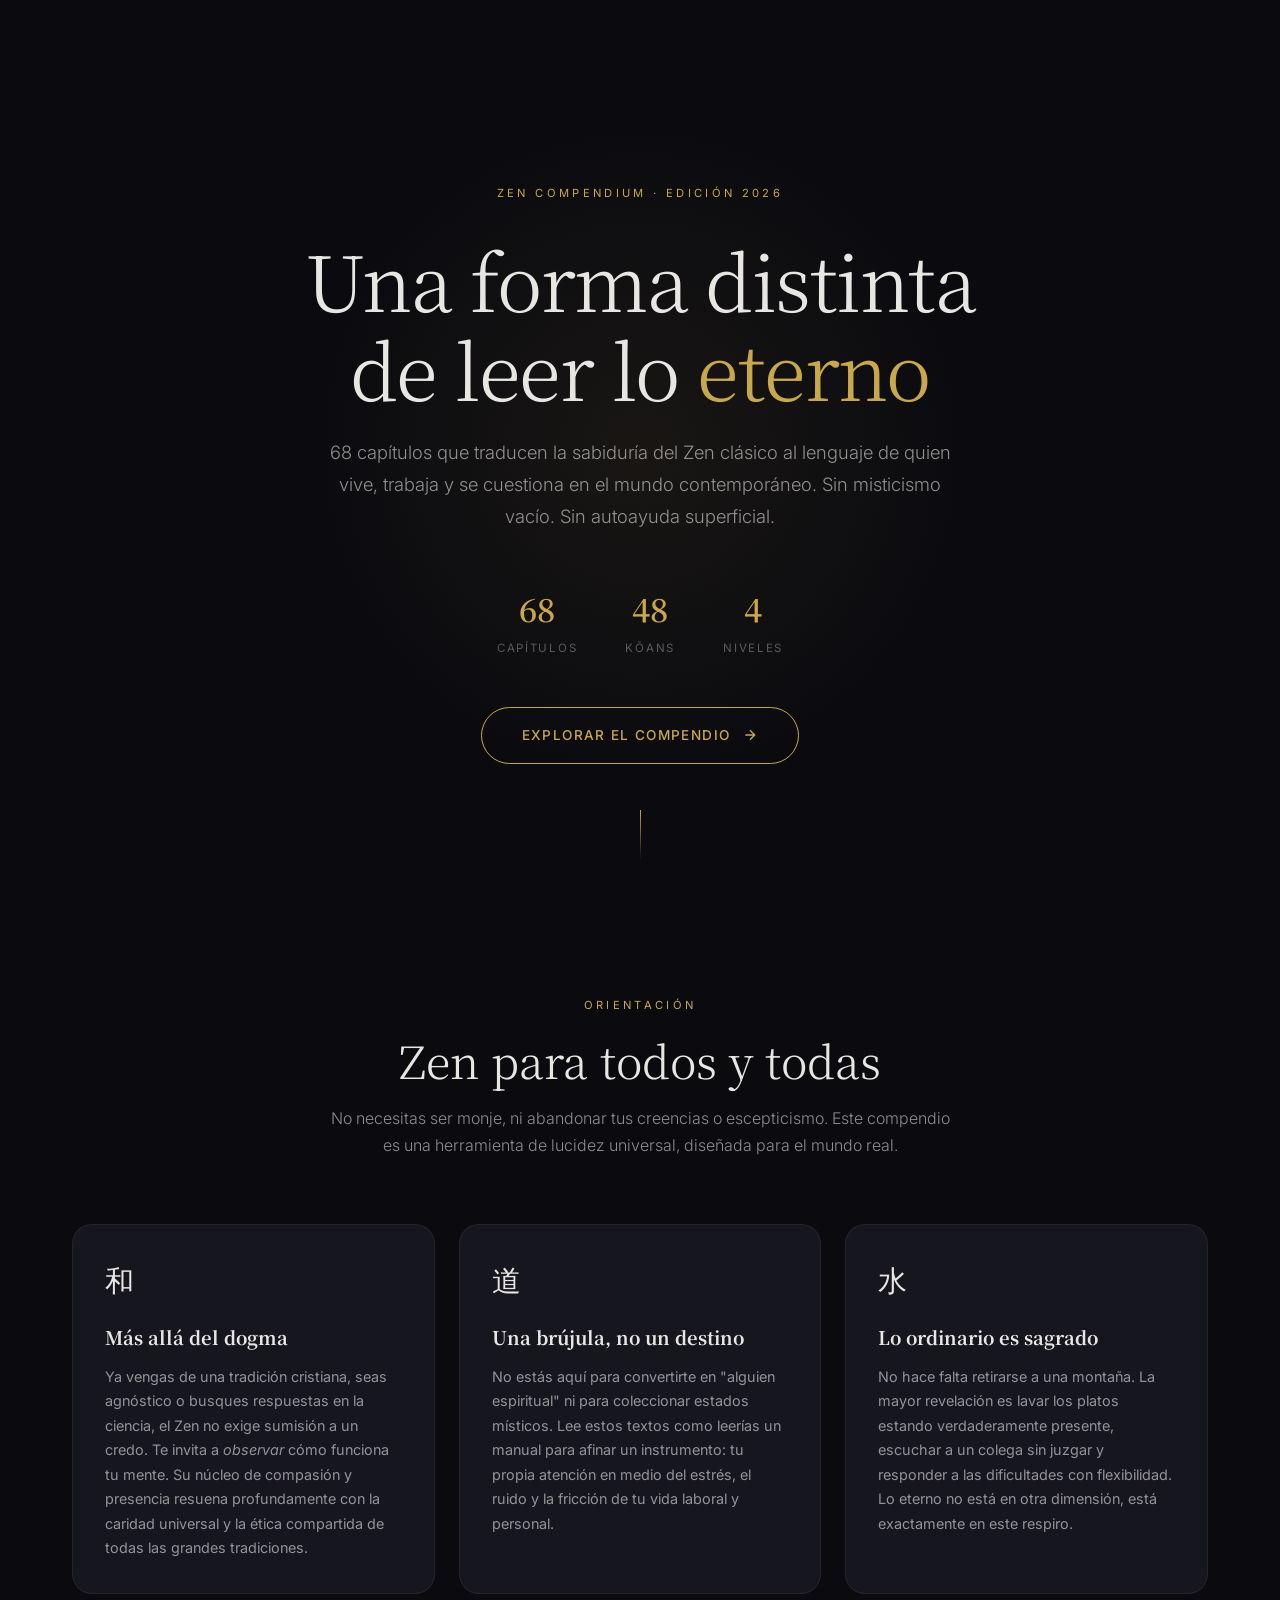
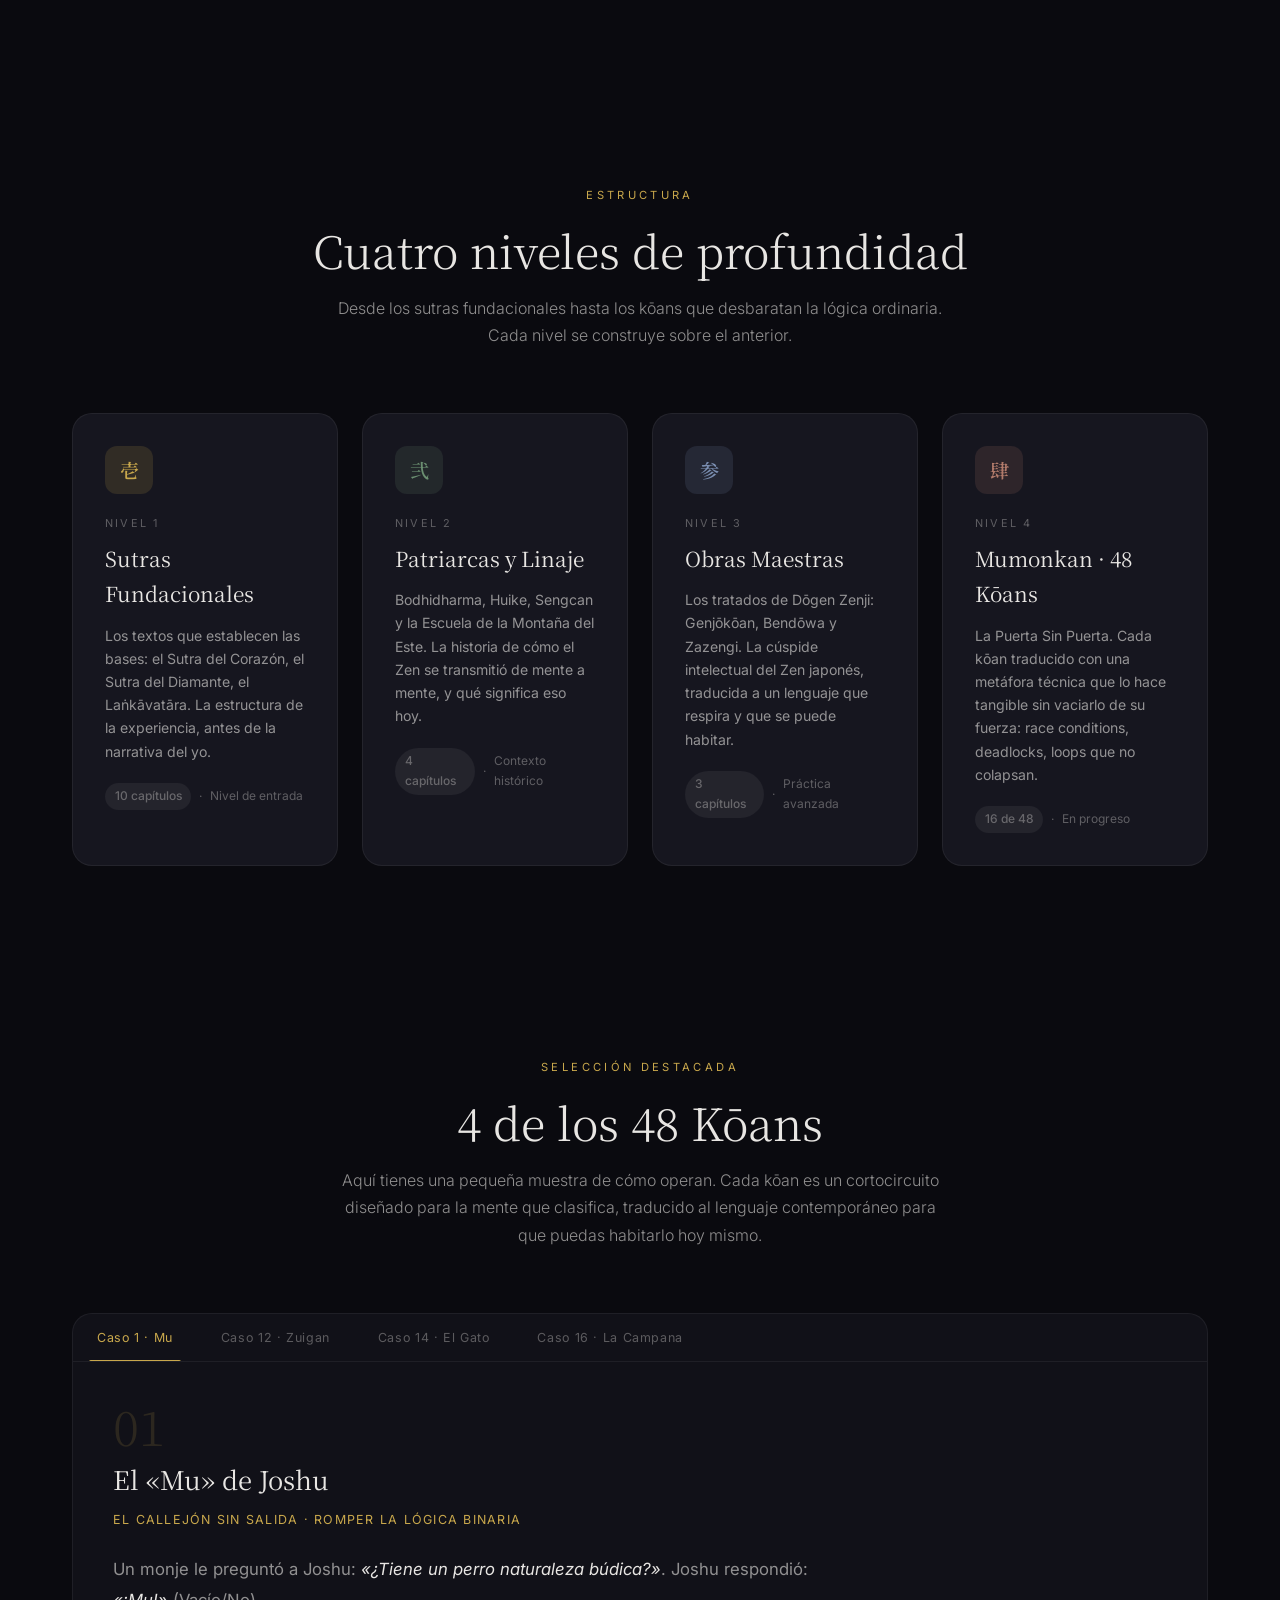
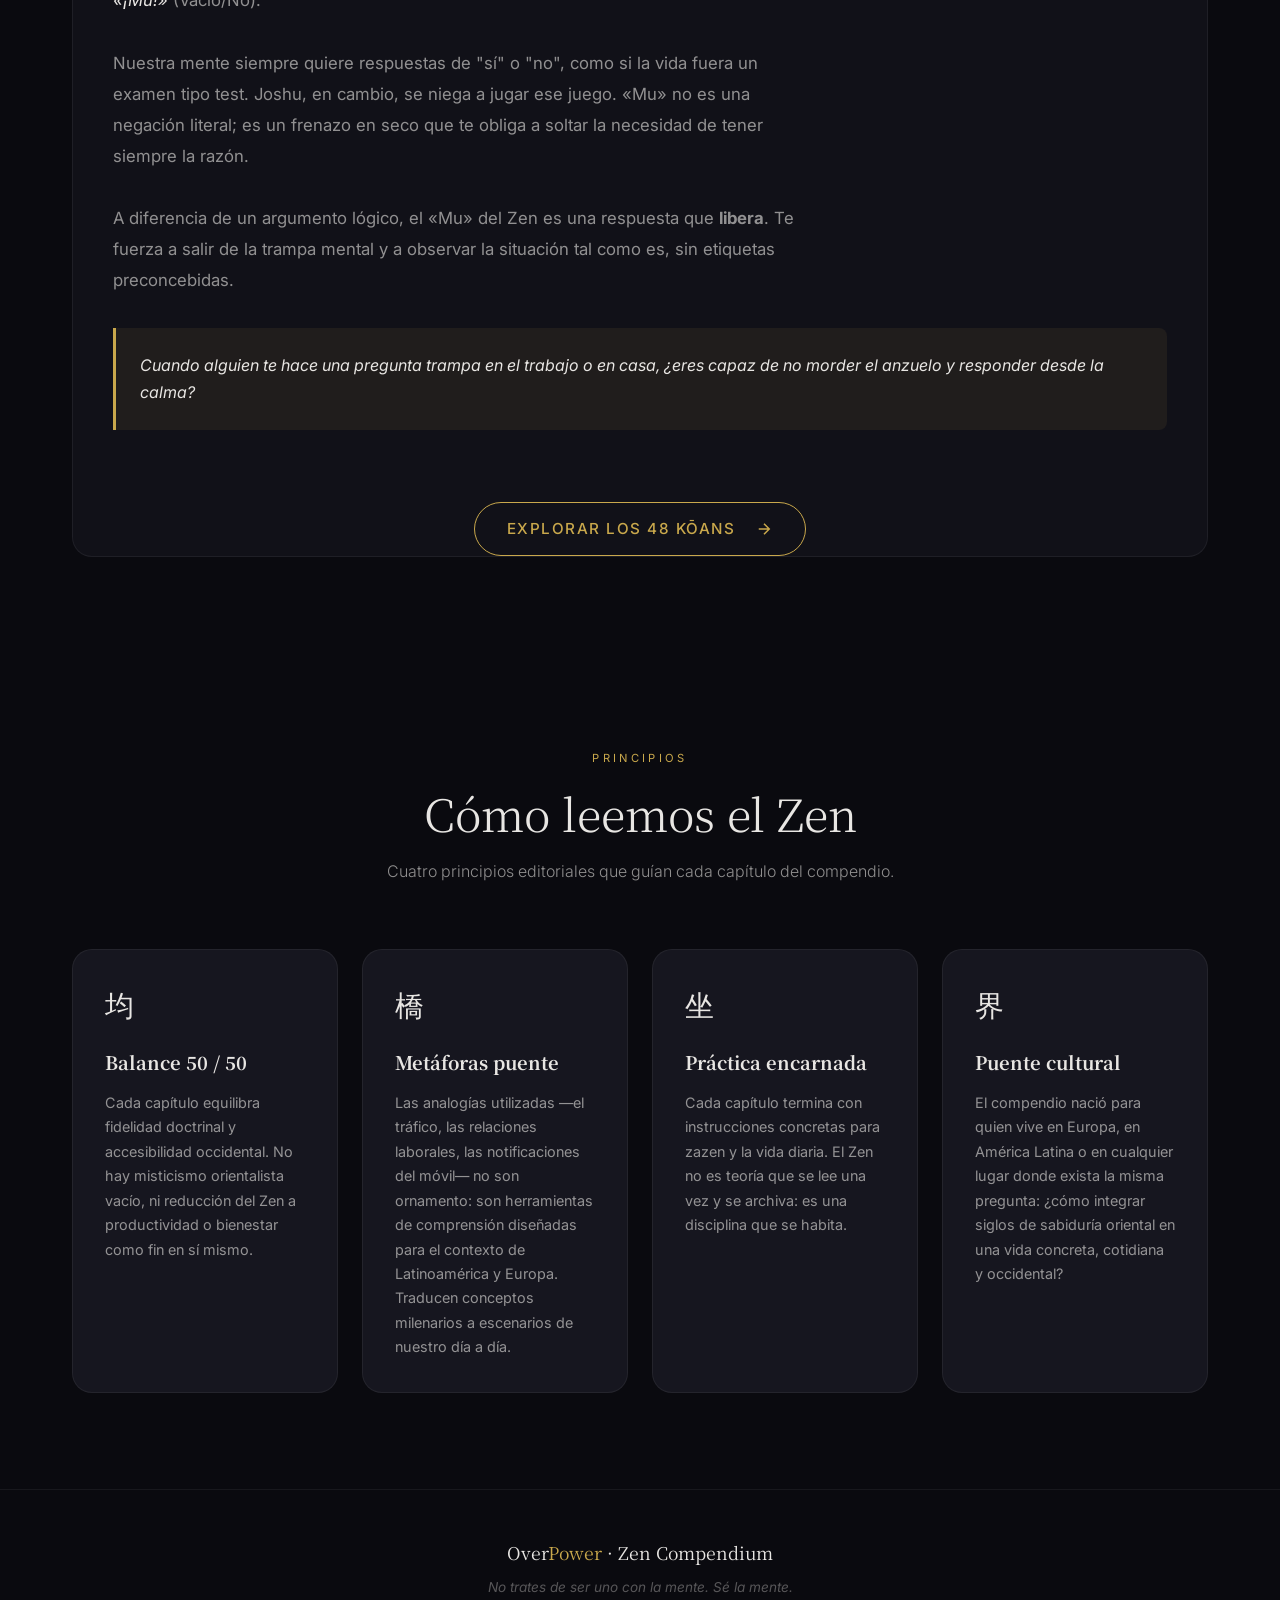
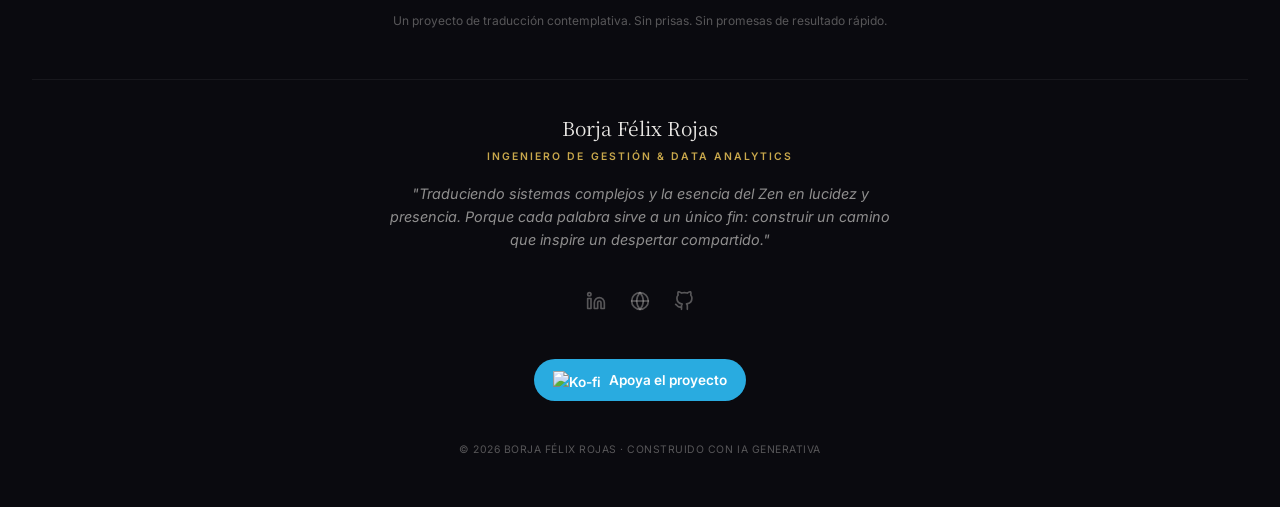
==== commit e56a3cf2: "feat: improve SEO, social sharing and add favicon/OG image" ====
--- a/web/index.html
+++ b/web/index.html
@@ -3,8 +3,27 @@
 <head>
     <meta charset="UTF-8">
     <meta name="viewport" content="width=device-width, initial-scale=1.0">
-    <meta name="description" content="OverPower — 32 capítulos que traducen la sabiduría del Zen clásico al lenguaje de quien vive, trabaja y se cuestiona en el mundo contemporáneo.">
-    <title>OverPower · Compendio Zen</title>
+    <link rel="icon" type="image/png" href="favicon.png">
+    <meta name="theme-color" content="#0a0a0f">
+
+    <!-- Primary Meta Tags -->
+    <title>OverPower · Compendio Zen con Capa Occidental</title>
+    <meta name="title" content="OverPower · Compendio Zen con Capa Occidental">
+    <meta name="description" content="Descubre el Zen clásico traducido al lenguaje contemporáneo. 68 capítulos de sabiduría milenaria aplicada al estrés, la tecnología y la vida moderna.">
+
+    <!-- Open Graph / Facebook -->
+    <meta property="og:type" content="website">
+    <meta property="og:url" content="https://overpower-zen.vercel.app/">
+    <meta property="og:title" content="OverPower · Compendio Zen con Capa Occidental">
+    <meta property="og:description" content="Descubre el Zen clásico traducido al lenguaje contemporáneo. 68 capítulos de sabiduría milenaria aplicada al estrés, la tecnología y la vida moderna.">
+    <meta property="og:image" content="https://overpower-zen.vercel.app/img/og-image.png">
+
+    <!-- Twitter -->
+    <meta property="twitter:card" content="summary_large_image">
+    <meta property="twitter:url" content="https://overpower-zen.vercel.app/">
+    <meta property="twitter:title" content="OverPower · Compendio Zen con Capa Occidental">
+    <meta property="twitter:description" content="Descubre el Zen clásico traducido al lenguaje contemporáneo. 68 capítulos de sabiduría milenaria aplicada al estrés, la tecnología y la vida moderna.">
+    <meta property="twitter:image" content="https://overpower-zen.vercel.app/img/og-image.png">
 
     <link rel="preconnect" href="https://fonts.googleapis.com">
     <link rel="preconnect" href="https://fonts.gstatic.com" crossorigin>
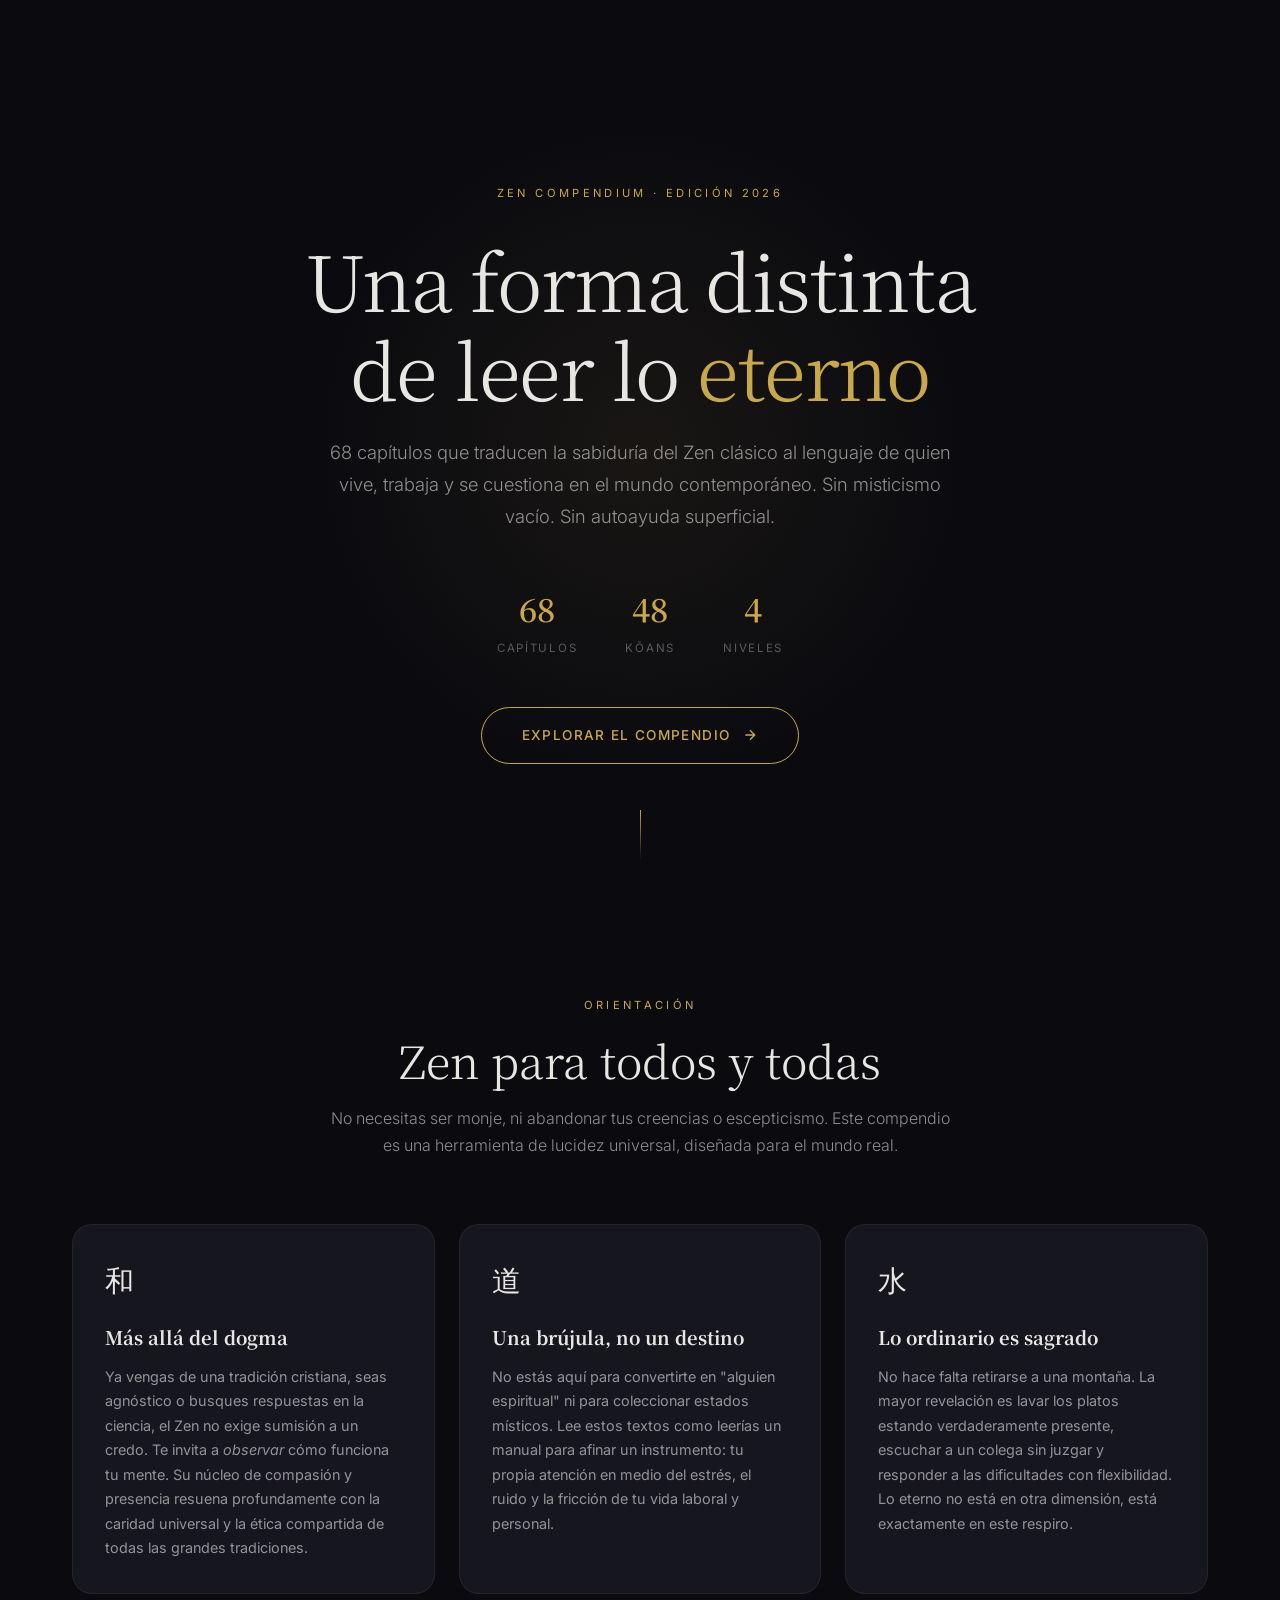
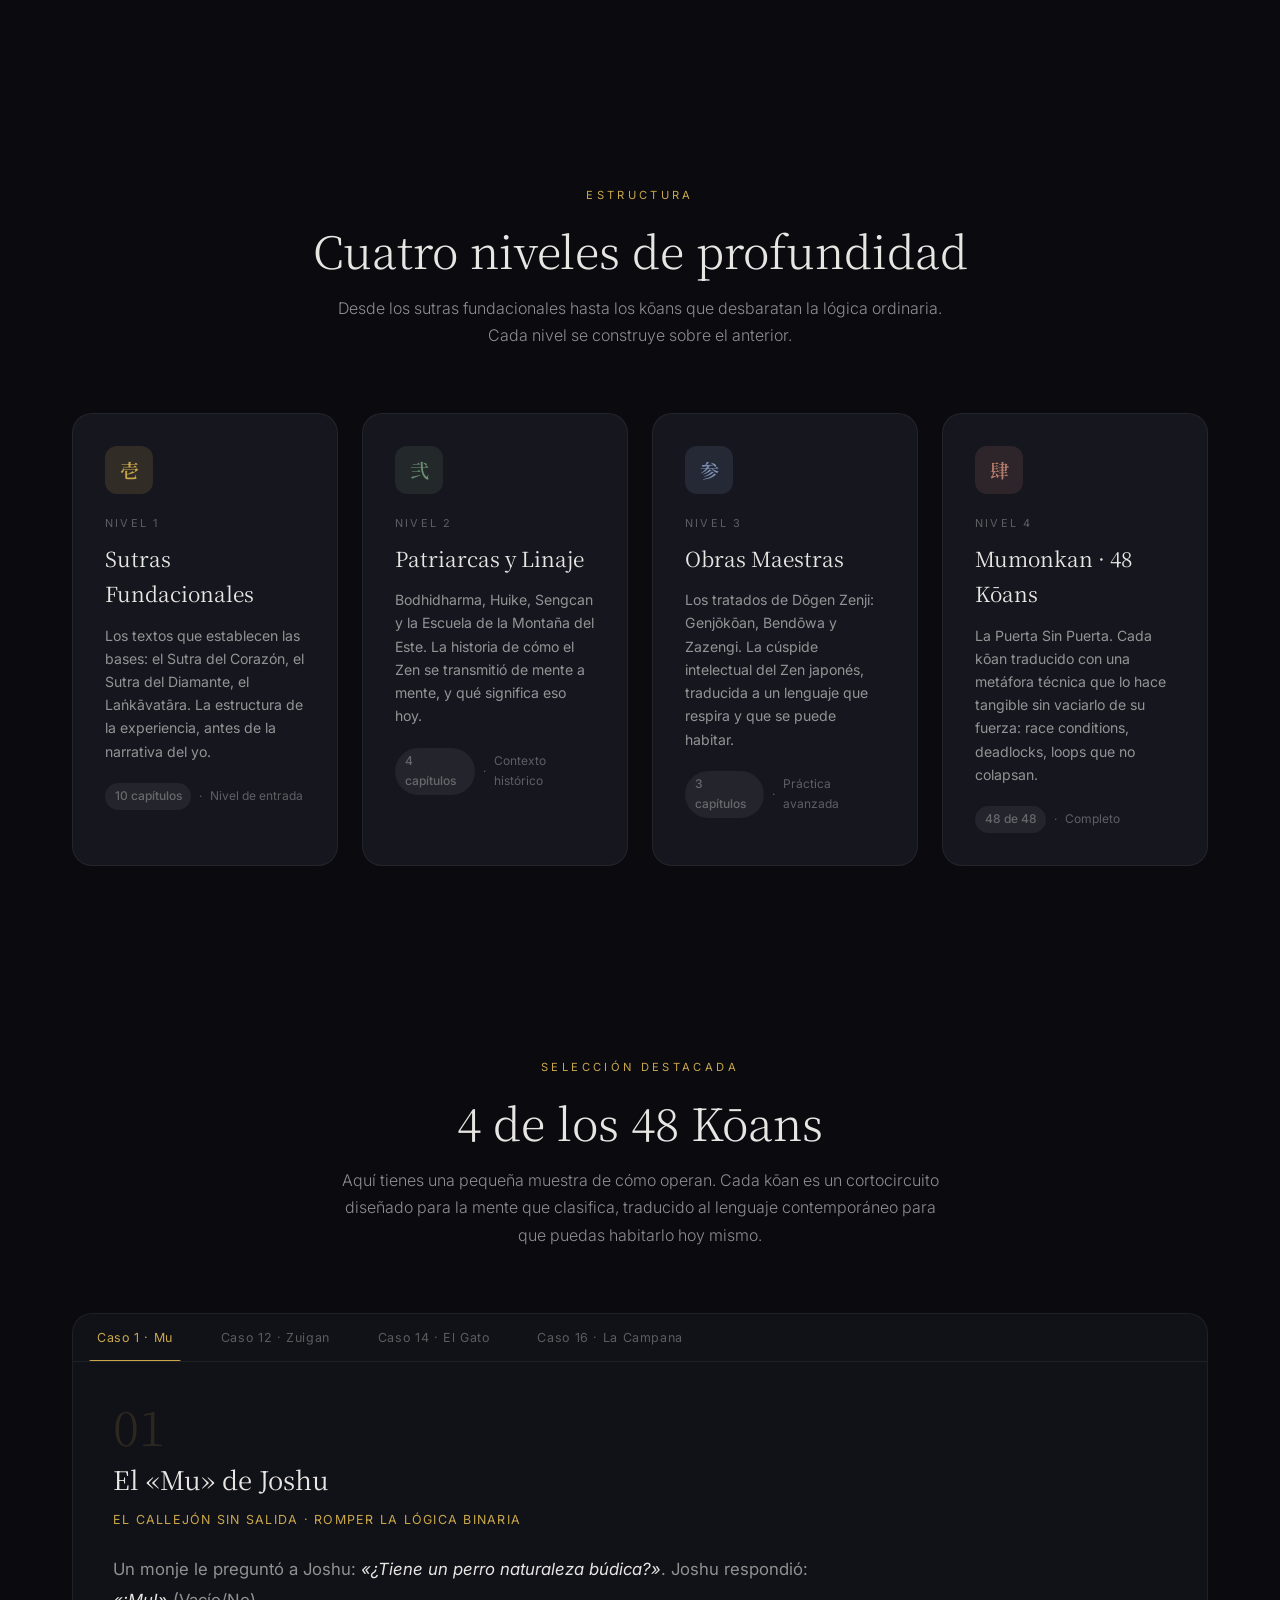
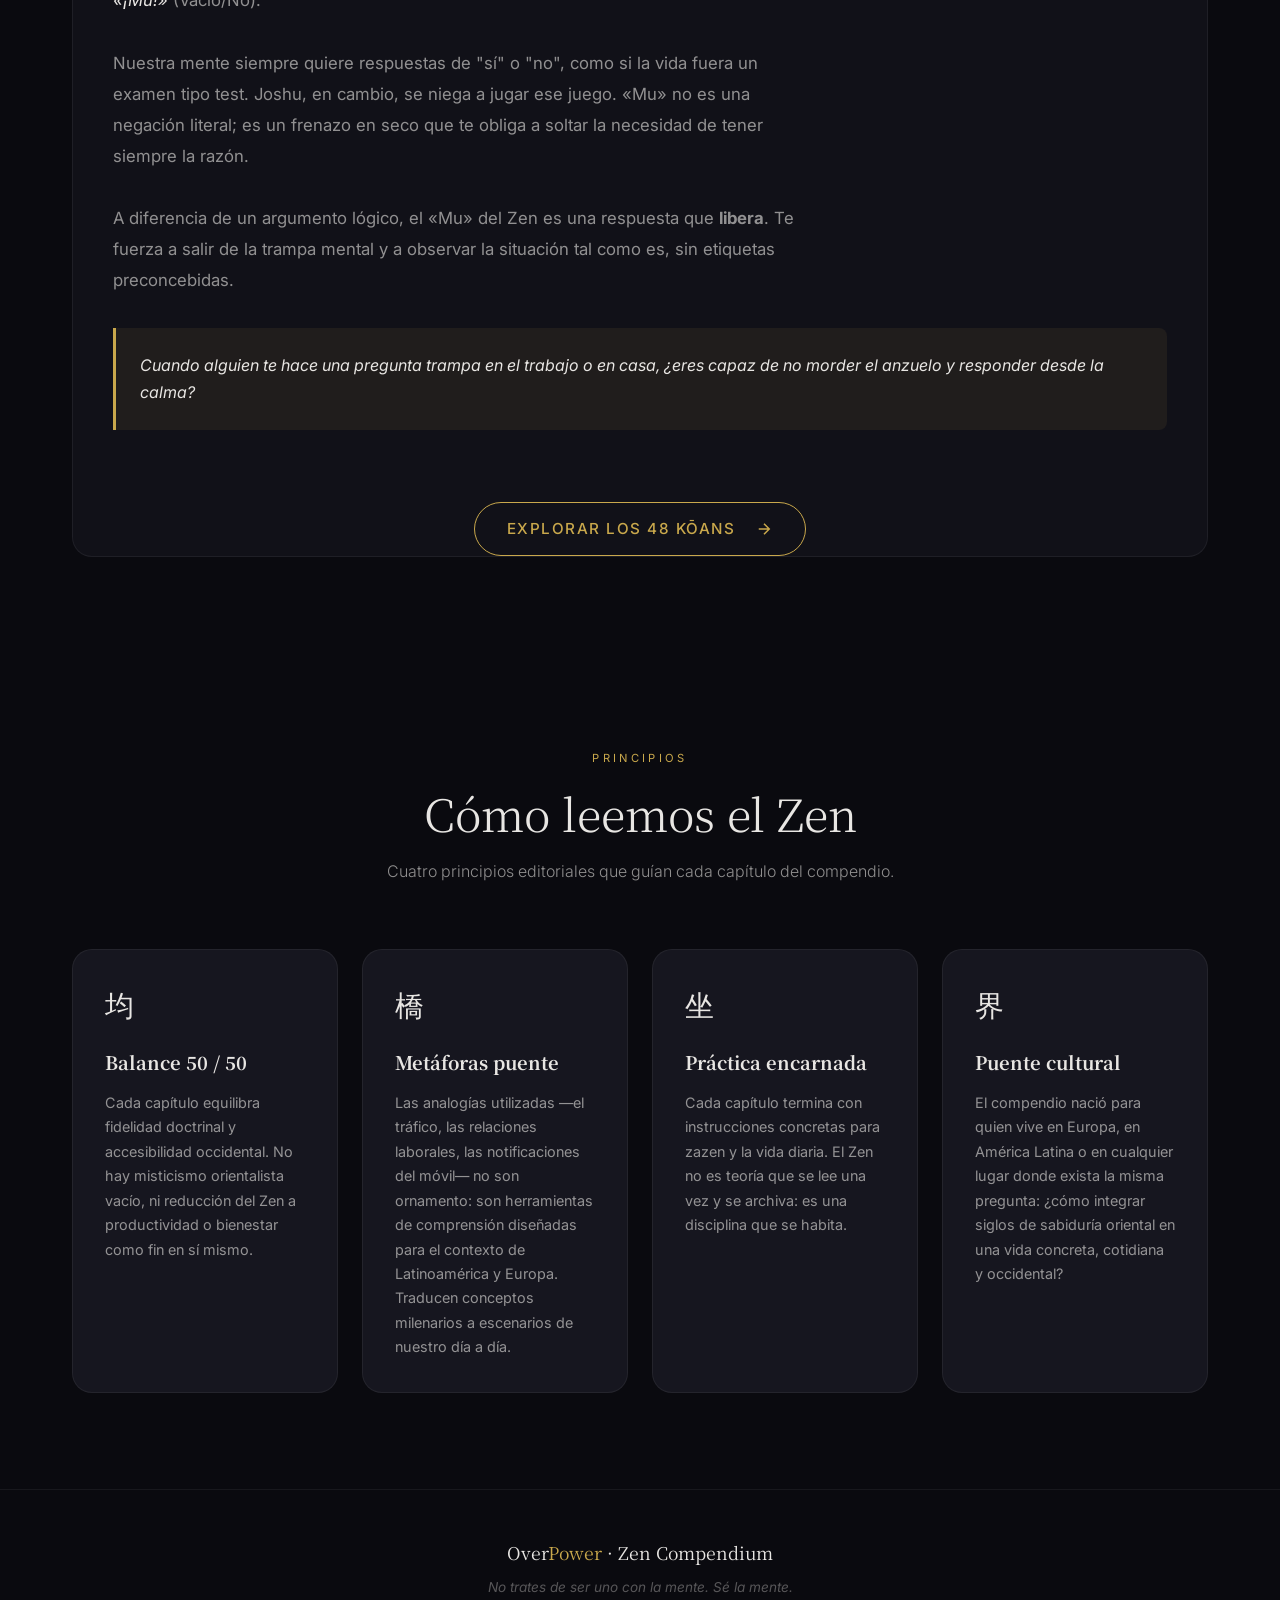
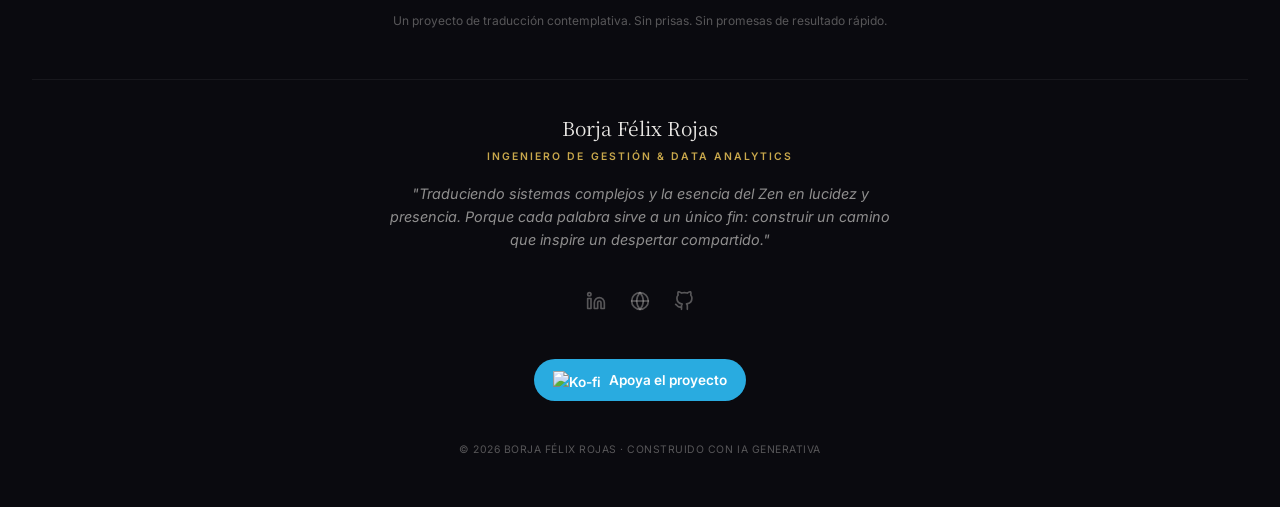
==== commit 55f8a7d1: "Mantenimiento y sincronizacion: Mumonkan 48/48, glosario 37 terminos, nueva imagen de banner y actua" ====
--- a/web/index.html
+++ b/web/index.html
@@ -13,17 +13,17 @@
 
     <!-- Open Graph / Facebook -->
     <meta property="og:type" content="website">
-    <meta property="og:url" content="https://overpower-zen.vercel.app/">
+    <meta property="og:url" content="https://overpower-opal.vercel.app/">
     <meta property="og:title" content="OverPower · Compendio Zen con Capa Occidental">
     <meta property="og:description" content="Descubre el Zen clásico traducido al lenguaje contemporáneo. 68 capítulos de sabiduría milenaria aplicada al estrés, la tecnología y la vida moderna.">
-    <meta property="og:image" content="https://overpower-zen.vercel.app/img/og-image.png">
+    <meta property="og:image" content="https://overpower-opal.vercel.app/img/og-image.png">
 
     <!-- Twitter -->
     <meta property="twitter:card" content="summary_large_image">
-    <meta property="twitter:url" content="https://overpower-zen.vercel.app/">
+    <meta property="twitter:url" content="https://overpower-opal.vercel.app/">
     <meta property="twitter:title" content="OverPower · Compendio Zen con Capa Occidental">
     <meta property="twitter:description" content="Descubre el Zen clásico traducido al lenguaje contemporáneo. 68 capítulos de sabiduría milenaria aplicada al estrés, la tecnología y la vida moderna.">
-    <meta property="twitter:image" content="https://overpower-zen.vercel.app/img/og-image.png">
+    <meta property="twitter:image" content="https://overpower-opal.vercel.app/img/og-image.png">
 
     <link rel="preconnect" href="https://fonts.googleapis.com">
     <link rel="preconnect" href="https://fonts.gstatic.com" crossorigin>
@@ -183,9 +183,9 @@
                 <h3 class="level-name">Mumonkan · 48 Kōans</h3>
                 <p class="level-desc">La Puerta Sin Puerta. Cada kōan traducido con una metáfora técnica que lo hace tangible sin vaciarlo de su fuerza: race conditions, deadlocks, loops que no colapsan.</p>
                 <div class="level-meta">
-                    <span class="level-count">16 de 48</span>
+                    <span class="level-count">48 de 48</span>
                     <span aria-hidden="true">·</span>
-                    <span>En progreso</span>
+                    <span>Completo</span>
                 </div>
                 <svg class="level-card-arrow" width="18" height="18" viewBox="0 0 24 24" fill="none" stroke="currentColor" stroke-width="2" aria-hidden="true">
                     <path d="M5 12h14M12 5l7 7-7 7"/>
